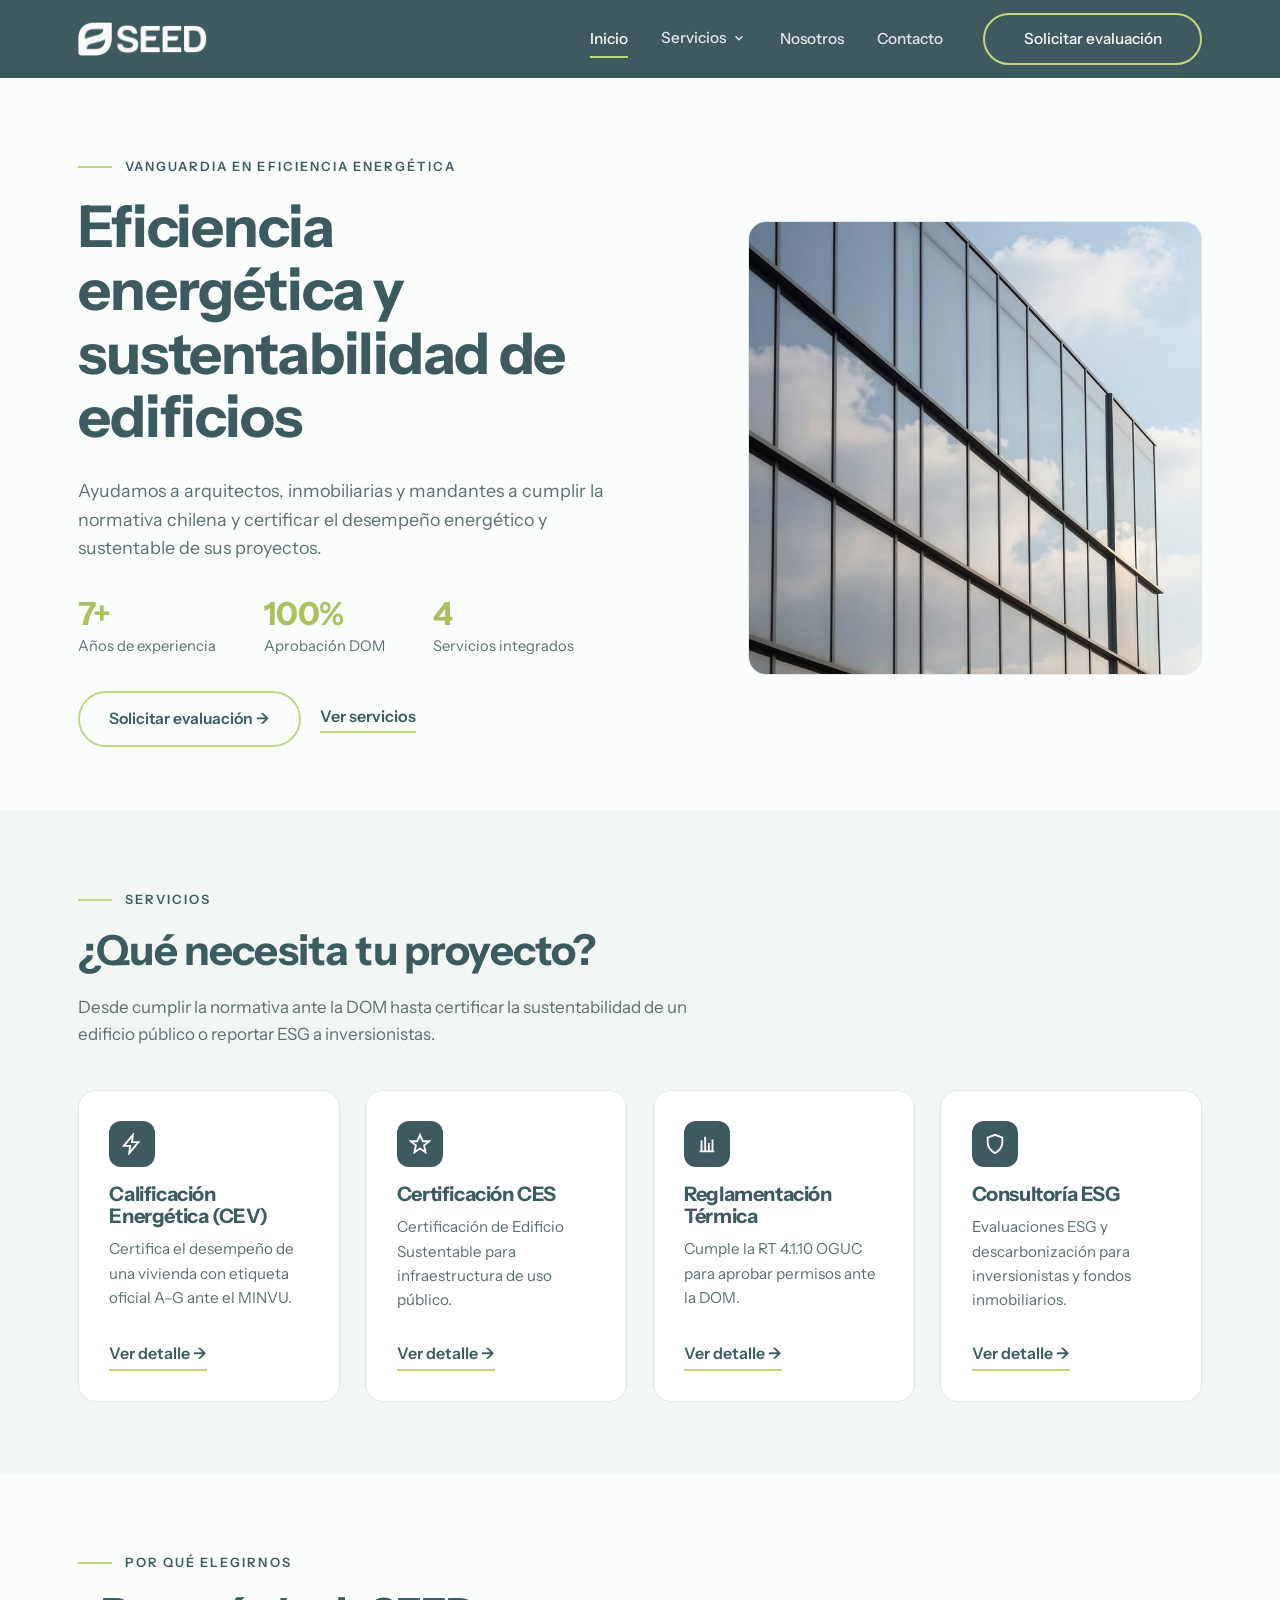
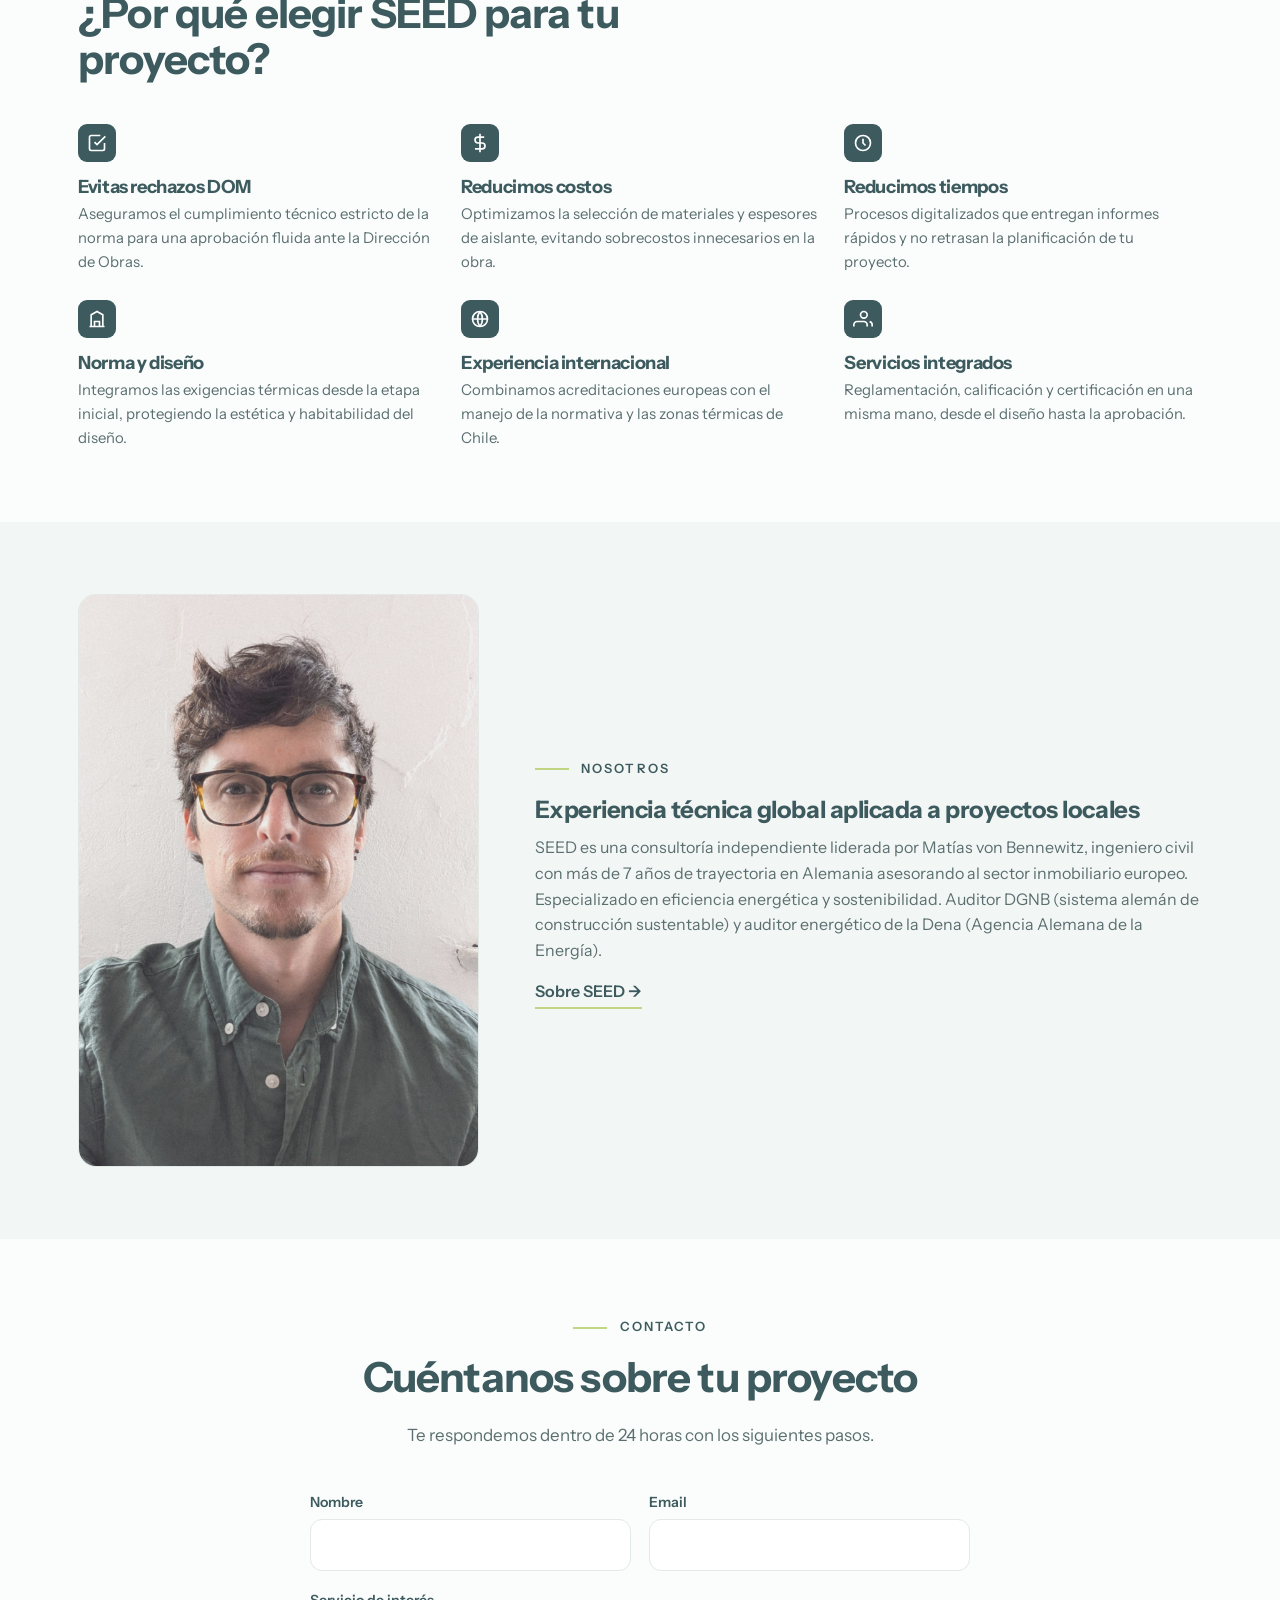
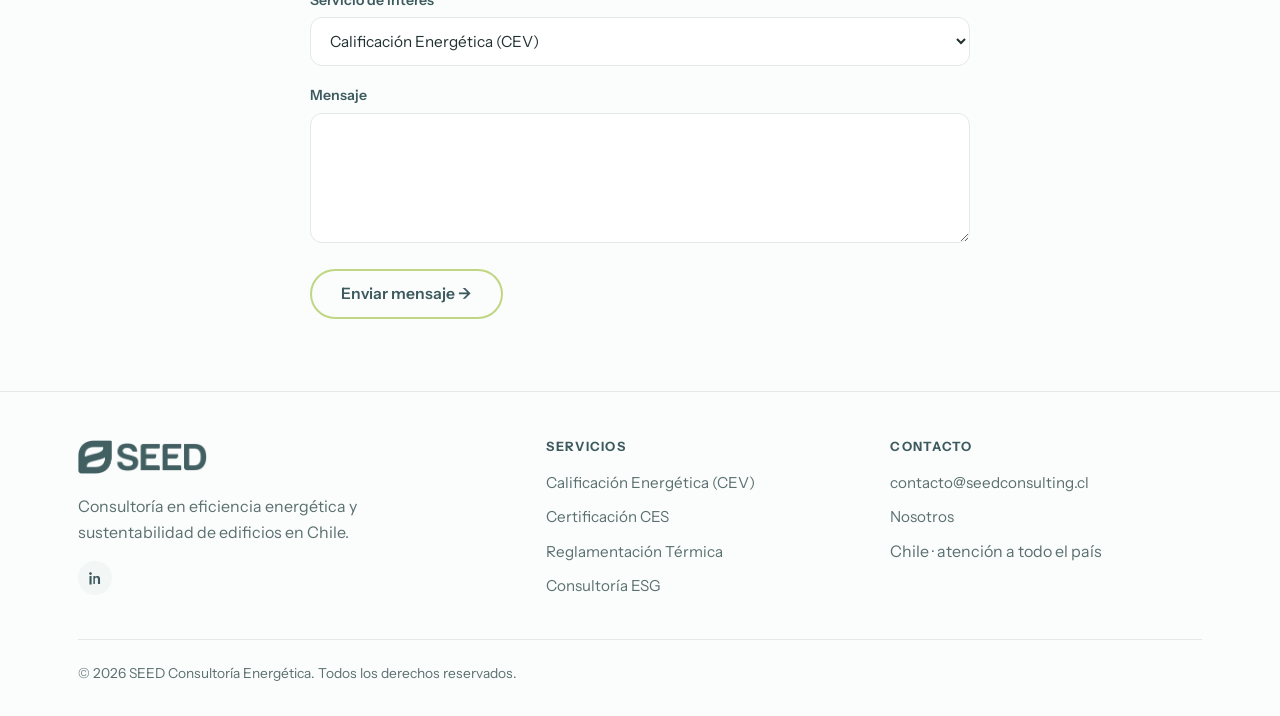
==== index.html @ 46975c35 "Ajustes de copy: tono internacional, credenciales precisas y sin claims de equipo - "Experiencia int" ====
<!DOCTYPE html>
<html lang="es">
<head>
  <meta charset="UTF-8" />
  <meta name="viewport" content="width=device-width, initial-scale=1.0" />
  <title>SEED | Eficiencia energética y sustentabilidad de edificios en Chile</title>
  <meta name="description" content="Consultoría en Calificación Energética (CEV), Certificación CES, Reglamentación Térmica y ESG en Chile." />
  <link rel="preconnect" href="https://fonts.googleapis.com" />
  <link rel="preconnect" href="https://fonts.gstatic.com" crossorigin />
  <link href="https://fonts.googleapis.com/css2?family=Instrument+Sans:ital,wght@0,400;0,500;0,600;0,700;1,400&display=swap" rel="stylesheet" />
  <style>
/* SEED — estilos v2 (calce con sitio base)
   teal #3D5A5E · verde #C0D683 · fondo #FAFDFC · oscuro #1D2D2E · Instrument Sans */
:root{
  --teal:#3D5A5E; --teal-dark:#2c4447; --dark:#1D2D2E;
  --green:#C0D683; --green-deep:#a7c25f; --green-soft:#eef4dd;
  --bg:#FAFDFC; --bg-alt:#f2f6f4; --card:#fff;
  --ink:#223032; --ink-soft:#5c6f70; --line:#e2e9e7; --line-soft:#eef2f0;
  --radius:18px; --radius-sm:12px; --radius-pill:999px;
  --shadow:0 18px 40px -24px rgba(29,45,46,.35); --maxw:1180px;
  --font:"Instrument Sans",system-ui,-apple-system,"Segoe UI",Roboto,sans-serif;
}
*,*::before,*::after{box-sizing:border-box}
html{scroll-behavior:smooth}
body{margin:0;font-family:var(--font);color:var(--ink);background:var(--bg);line-height:1.6;-webkit-font-smoothing:antialiased}
h1,h2,h3,h4{font-family:var(--font);font-weight:700;line-height:1.1;color:var(--teal);margin:0 0 .5em;letter-spacing:-.02em}
p{margin:0 0 1rem;color:var(--ink-soft)}
a{color:var(--teal);text-decoration:none}
a:hover{color:var(--green-deep)}
img{max-width:100%;display:block}
.wrap{width:100%;max-width:var(--maxw);margin:0 auto;padding:0 28px}
.eyebrow{display:inline-flex;align-items:center;gap:.8rem;font-size:.8rem;font-weight:600;letter-spacing:.16em;text-transform:uppercase;color:var(--teal);margin:0 0 1.1rem}
.eyebrow::before{content:"";width:34px;height:2px;background:var(--green);display:inline-block}
.eyebrow.no-line::before{display:none}
.btn{display:inline-flex;align-items:center;gap:.5rem;font-family:var(--font);font-weight:600;font-size:.98rem;padding:.85rem 1.8rem;border-radius:var(--radius-pill);border:2px solid transparent;cursor:pointer;transition:transform .15s,background .15s,color .15s,border-color .15s}
.btn:hover{transform:translateY(-2px)}
.btn-green{background:var(--green);color:var(--dark)}
.btn-green:hover{background:var(--green-deep);color:var(--dark)}
.btn-ghost{background:transparent;border-color:var(--green);color:var(--teal)}
.btn-ghost:hover{background:var(--green);color:var(--dark)}
.btn-ghost-light{background:transparent;border-color:var(--green);color:#fff}
.btn-ghost-light:hover{background:var(--green);color:var(--dark)}
.btn-text{display:inline-flex;align-items:center;gap:.4rem;font-weight:600;color:var(--teal);border-bottom:2px solid var(--green);padding-bottom:2px;border-radius:0}
.btn-text:hover{color:var(--green-deep);gap:.65rem}
.site-header{position:sticky;top:0;z-index:50;background:var(--teal);color:#fff}
.nav{display:flex;align-items:center;justify-content:space-between;height:78px}
.brand{display:inline-flex;align-items:center;gap:.55rem;font-size:1.5rem;font-weight:700;color:#fff;letter-spacing:.06em}
.brand img{height:34px;width:auto;display:block}
.brand .mark{width:26px;height:26px;border-radius:7px;background:#fff;color:var(--teal);display:grid;place-items:center;flex-shrink:0}
.nav-links{display:flex;align-items:center;gap:2.1rem;list-style:none;margin:0;padding:0}
.nav-links>li>a{color:rgba(255,255,255,.85);font-size:.96rem;font-weight:500;padding:.5rem 0;border-bottom:2px solid transparent}
.nav-links>li>a:hover,.nav-links>li>a.active{color:#fff;border-bottom-color:var(--green)}
.dropdown{position:relative}
.dropdown-toggle{background:none;border:none;font:inherit;color:rgba(255,255,255,.85);font-size:.96rem;font-weight:500;cursor:pointer;display:inline-flex;align-items:center;gap:.35rem;padding:.5rem 0;border-bottom:2px solid transparent}
.dropdown-toggle:hover{color:#fff}
.dropdown-toggle .chev{transition:transform .2s}
.dropdown.open .dropdown-toggle{color:#fff;border-bottom-color:var(--green)}
.dropdown.open .dropdown-toggle .chev{transform:rotate(180deg)}
.dropdown-menu{position:absolute;top:calc(100% + 14px);left:50%;transform:translateX(-50%) translateY(-6px);min-width:260px;background:#fff;border:1px solid var(--line);border-radius:var(--radius-sm);box-shadow:var(--shadow);padding:.5rem;opacity:0;visibility:hidden;transition:opacity .18s,transform .18s,visibility .18s}
.dropdown.open .dropdown-menu{opacity:1;visibility:visible;transform:translateX(-50%) translateY(0)}
.dropdown-menu a{display:block;padding:.75rem .9rem;border-radius:9px;color:var(--ink);font-size:.94rem;font-weight:600}
.dropdown-menu a:hover{background:var(--bg-alt);color:var(--teal)}
.dropdown-menu a small{display:block;font-weight:400;color:var(--ink-soft);font-size:.78rem;margin-top:2px}
.nav-cta{margin-left:.4rem}
.nav-cta a.btn{padding:.72rem 2.4rem;border:2px solid var(--green);color:#fff;border-radius:var(--radius-pill)}
.nav-cta a.btn:hover{background:var(--green);color:var(--dark);border-color:var(--green)}
.nav-toggle{display:none;background:none;border:none;color:#fff;cursor:pointer;padding:.4rem}
.hero{background:var(--bg);padding:4.5rem 0 4rem}
.hero-split{display:grid;grid-template-columns:1.15fr 0.85fr;gap:3.5rem;align-items:center}
.hero h1{font-size:clamp(2.2rem,4.6vw,3.6rem);color:var(--teal);max-width:14ch}
.hero p.lead{font-size:1.12rem;max-width:46ch}
.hero-actions{display:flex;flex-wrap:wrap;gap:1.2rem;align-items:center;margin-top:2rem}
.hero-center{text-align:center}
.hero-center .eyebrow{justify-content:center}
.hero-center h1{margin-left:auto;margin-right:auto}
.hero-center p.lead{margin-left:auto;margin-right:auto}
.badge{display:inline-block;background:var(--bg-alt);color:var(--teal);border:1px solid var(--line);font-size:.85rem;font-weight:600;padding:.5rem 1.1rem;border-radius:var(--radius-pill)}
.hero-stats{display:flex;gap:3rem;margin-top:2.2rem}
.hero-stats .num{font-size:2rem;font-weight:700;color:var(--green-deep);line-height:1}
.hero-stats .lbl{font-size:.92rem;color:var(--ink-soft);margin-top:.3rem}
.media{border-radius:var(--radius);overflow:hidden;background:var(--bg-alt);border:1px solid var(--line);aspect-ratio:1/1;display:grid;place-items:center;color:var(--ink-soft);background-image:linear-gradient(135deg,rgba(61,90,94,.06),rgba(192,214,131,.10)),repeating-linear-gradient(45deg,transparent,transparent 22px,rgba(61,90,94,.04) 22px,rgba(61,90,94,.04) 23px)}
.media img{width:100%;height:100%;object-fit:cover}
.media span{font-size:.9rem;background:rgba(255,255,255,.75);padding:.4rem .9rem;border-radius:8px}
.media.tall{aspect-ratio:3/4}
.media.wide{aspect-ratio:16/9}
section{padding:4.5rem 0}
section.tight{padding:3rem 0}
.section-alt{background:var(--bg-alt)}
.section-dark{background:var(--teal);color:#fff}
.section-dark h2,.section-dark h3{color:#fff}
.section-dark p{color:rgba(255,255,255,.82)}
.section-dark .eyebrow{color:#fff}
.sec-head{margin-bottom:2.6rem;max-width:60ch}
.sec-head h2{font-size:clamp(1.8rem,3.4vw,2.6rem)}
.sec-head p{font-size:1.06rem}
.sec-head.center{text-align:center;margin-left:auto;margin-right:auto}
.sec-head.center .eyebrow{justify-content:center}
.ruled-title{display:flex;align-items:baseline;gap:1rem;border-bottom:1px solid var(--line);padding-bottom:1.1rem;margin-bottom:2.4rem}
.ruled-title h2{font-size:clamp(1.5rem,3vw,2.1rem);margin:0}
.grid{display:grid;gap:1.6rem}
.grid-2{grid-template-columns:repeat(2,1fr)}
.grid-3{grid-template-columns:repeat(3,1fr)}
.grid-4{grid-template-columns:repeat(4,1fr)}
.grid-5{grid-template-columns:repeat(5,1fr)}
.feature .idx{font-size:.82rem;font-weight:600;color:var(--green-deep);letter-spacing:.05em;display:block;margin-bottom:.9rem}
.feature .feature-ico{width:40px;height:40px;border-radius:10px;background:var(--teal);color:#fff;display:grid;place-items:center;margin-bottom:.9rem}
.feature h3{font-size:1.14rem;margin-bottom:.4rem}
.feature p{font-size:.93rem;margin:0}
.feature-icon-sq{width:38px;height:38px;border-radius:9px;background:var(--teal);color:#fff;display:grid;place-items:center;margin-bottom:.9rem}
.svc-card{background:var(--card);border:1px solid var(--line);border-radius:var(--radius);padding:1.9rem;transition:transform .18s,box-shadow .18s,border-color .18s;display:flex;flex-direction:column}
.svc-card:hover{transform:translateY(-4px);box-shadow:var(--shadow);border-color:var(--green)}
.svc-card .feature-ico{width:46px;height:46px;border-radius:12px;background:var(--teal);color:#fff;display:grid;place-items:center;margin-bottom:1rem}
.svc-card h3{font-size:1.25rem}
.svc-card p{font-size:.95rem;flex-grow:1}
.svc-card .btn-text{align-self:flex-start;margin-top:.8rem}
.check-list{list-style:none;margin:0;padding:0;display:grid;gap:.75rem}
.check-list li{position:relative;padding-left:2rem;color:var(--ink-soft);font-size:.98rem}
.check-list li::before{content:"";position:absolute;left:0;top:.3em;width:1.15rem;height:1.15rem;border-radius:50%;background:var(--green);-webkit-mask:url("data:image/svg+xml,%3Csvg xmlns='http://www.w3.org/2000/svg' viewBox='0 0 24 24'%3E%3Cpath fill='black' d='M9 16.2l-3.5-3.5L4 14.2 9 19.2 20 8.2l-1.5-1.5z'/%3E%3C/svg%3E") center/70% no-repeat;mask:url("data:image/svg+xml,%3Csvg xmlns='http://www.w3.org/2000/svg' viewBox='0 0 24 24'%3E%3Cpath fill='black' d='M9 16.2l-3.5-3.5L4 14.2 9 19.2 20 8.2l-1.5-1.5z'/%3E%3C/svg%3E") center/70% no-repeat}
.plan-block{margin-bottom:3.5rem}
.plan-grid{display:grid;grid-template-columns:1fr 1fr;gap:1.2rem 3rem}
.plan-item .idx{font-size:.8rem;font-weight:600;color:var(--green-deep);display:block;margin-bottom:.3rem}
.plan-item p{font-size:.96rem;color:var(--ink);margin:0 0 1.1rem;font-weight:500}
.plan-intro{display:grid;grid-template-columns:1.15fr 1fr;gap:3rem;align-items:center;margin-bottom:3rem}
.energy-scale{display:grid;gap:.4rem;max-width:440px}
.energy-row{display:flex;align-items:center;color:#fff;font-weight:700;padding:.5rem 1rem;border-radius:7px;font-size:.95rem}
.energy-a{background:#1a9850;width:55%}
.energy-b{background:#4bad50;width:63%}
.energy-c{background:#a6d96a;width:71%;color:#1b3230}
.energy-d{background:#fee08b;width:79%;color:#1b3230}
.energy-e{background:#fdae61;width:86%}
.energy-f{background:#f46d43;width:93%}
.energy-g{background:#d73027;width:100%}
.faq-item{border-bottom:1px solid var(--line)}
.faq-q{width:100%;text-align:left;background:none;border:none;cursor:pointer;font-family:var(--font);font-weight:600;font-size:1.08rem;color:var(--teal);padding:1.3rem 0;display:flex;justify-content:space-between;align-items:center;gap:1rem}
.faq-q .plus{color:var(--green-deep);flex-shrink:0;transition:transform .2s;font-size:1.4rem}
.faq-item.open .faq-q .plus{transform:rotate(45deg)}
.faq-a{max-height:0;overflow:hidden;transition:max-height .25s}
.faq-a p{padding:0 0 1.3rem;margin:0;max-width:70ch}
.cta-banner{background:var(--teal);color:#fff;border-radius:var(--radius);padding:3.2rem;text-align:center}
.cta-banner h2{color:#fff;font-size:clamp(1.7rem,3vw,2.4rem)}
.cta-banner p{color:rgba(255,255,255,.82);max-width:50ch;margin:0 auto 1.9rem}
.bio{display:grid;grid-template-columns:.75fr 1.25fr;gap:3.5rem;align-items:center}
.bio-photo{aspect-ratio:7/10;border-radius:var(--radius);overflow:hidden;background:var(--bg-alt);border:1px solid var(--line);display:grid;place-items:center;color:var(--ink-soft)}
.bio-photo img{width:100%;height:100%;object-fit:cover}
.form-grid{display:grid;gap:1.15rem}
.field label{display:block;font-size:.88rem;font-weight:600;color:var(--teal);margin-bottom:.35rem}
.field input,.field select,.field textarea{width:100%;font:inherit;font-size:.96rem;color:var(--ink);padding:.8rem .95rem;border:1px solid var(--line);border-radius:var(--radius-sm);background:#fff;transition:border-color .15s,box-shadow .15s}
.field input:focus,.field select:focus,.field textarea:focus{outline:none;border-color:var(--green-deep);box-shadow:0 0 0 3px rgba(192,214,131,.3)}
.field textarea{resize:vertical;min-height:130px}
.two-col{display:grid;grid-template-columns:1fr 1fr;gap:1.15rem}
.contact-split{display:grid;grid-template-columns:.85fr 1.15fr;gap:3.5rem}
.contact-info ul{padding:0;margin:1.5rem 0 0;list-style:none}
.contact-info li{margin-bottom:1.5rem}
.contact-info .lbl{font-size:.78rem;font-weight:700;letter-spacing:.1em;text-transform:uppercase;color:var(--green-deep);margin-bottom:.2rem}
.contact-info .val{color:var(--ink);font-size:1.06rem}
.site-footer{background:var(--bg);border-top:1px solid var(--line);padding:3rem 0 2rem}
.footer-top{display:grid;grid-template-columns:1.4fr 1fr 1fr;gap:2rem;margin-bottom:2.5rem}
.site-footer .brand{color:var(--teal)}
.site-footer .brand .mark{background:var(--teal);color:#fff}
.site-footer h4{color:var(--teal);font-size:.8rem;letter-spacing:.1em;text-transform:uppercase;margin-bottom:1rem}
.footer-links{list-style:none;padding:0;margin:0;display:grid;gap:.55rem}
.footer-links a{color:var(--ink-soft);font-size:.95rem}
.footer-links a:hover{color:var(--green-deep)}
.footer-bottom{border-top:1px solid var(--line);padding-top:1.4rem;font-size:.86rem;color:var(--ink-soft);display:flex;justify-content:space-between;flex-wrap:wrap;gap:1rem}
.social{display:flex;gap:.7rem}
.social a{width:34px;height:34px;border-radius:50%;background:var(--bg-alt);color:var(--teal);display:grid;place-items:center}
.social a:hover{background:var(--green);color:var(--dark)}
.lead{font-size:1.14rem;color:var(--ink-soft)}
.reveal{opacity:0;transform:translateY(18px);transition:opacity .6s,transform .6s}
.reveal.in{opacity:1;transform:none}
.form-note{display:none;color:var(--green-deep);font-weight:600}
@media (max-width:940px){.hero-split,.plan-intro,.bio,.contact-split{grid-template-columns:1fr;gap:2.2rem}.grid-4,.grid-5{grid-template-columns:repeat(2,1fr)}.footer-top{grid-template-columns:1fr 1fr}}
@media (max-width:720px){
.nav-toggle{display:inline-flex}
.nav-links{position:absolute;top:78px;left:0;right:0;flex-direction:column;align-items:stretch;gap:0;background:var(--teal);padding:1rem 28px 1.5rem;border-top:1px solid rgba(255,255,255,.1);display:none}
.nav-links.open{display:flex}
.nav-links>li{border-bottom:1px solid rgba(255,255,255,.1)}
.nav-links>li>a,.dropdown-toggle{padding:.9rem 0;width:100%}
.dropdown-menu{position:static;transform:none;opacity:1;visibility:visible;box-shadow:none;border:none;background:rgba(255,255,255,.05);min-width:0;padding:0 0 .5rem;max-height:0;overflow:hidden;transition:max-height .25s}
.dropdown.open .dropdown-menu{transform:none;max-height:420px}
.dropdown-menu a{color:rgba(255,255,255,.85)}
.dropdown-menu a:hover{background:rgba(255,255,255,.06);color:#fff}
.dropdown-menu a small{color:rgba(255,255,255,.55)}
.nav-cta{margin:1rem 0 0}
.grid-2,.grid-3,.grid-4,.grid-5,.plan-grid,.two-col{grid-template-columns:1fr}
.hero-stats{gap:2rem}
.footer-top{grid-template-columns:1fr}
section{padding:3.2rem 0}
.cta-banner{padding:2.2rem 1.5rem}
}
@media (prefers-reduced-motion:reduce){*{animation:none!important;transition:none!important;scroll-behavior:auto!important}.reveal{opacity:1;transform:none}}

</style>
</head>
<body>

<header class="site-header">
    <div class="wrap nav">
      <a href="index.html" class="brand"><img src="img/logo-seed-blanco.png" alt="SEED"></a>
      <button class="nav-toggle" aria-label="Abrir menú" aria-expanded="false">
        <svg width="26" height="26" viewBox="0 0 24 24" fill="none" stroke="currentColor" stroke-width="2"><path d="M3 6h18M3 12h18M3 18h18"/></svg>
      </button>
      <ul class="nav-links">
        <li><a href="index.html" data-nav="inicio" class="active">Inicio</a></li>
        <li class="dropdown">
          <button class="dropdown-toggle" aria-expanded="false" aria-haspopup="true">
            Servicios
            <svg class="chev" width="14" height="14" viewBox="0 0 24 24" fill="none" stroke="currentColor" stroke-width="2.4"><path d="M6 9l6 6 6-6"/></svg>
          </button>
          <div class="dropdown-menu" role="menu">
            <a href="calificacion-energetica.html">Calificación Energética (CEV)<small>Etiqueta oficial A–G · MINVU</small></a>
            <a href="certificacion-ces.html">Certificación CES<small>Edificio Sustentable de uso público</small></a>
            <a href="reglamentacion-termica.html">Reglamentación Térmica<small>Cumplimiento 4.1.10 OGUC</small></a>
            <a href="consultoria-esg.html">Consultoría ESG<small>Descarbonización y marcos europeos</small></a>
          </div>
        </li>
        <li><a href="nosotros.html" data-nav="nosotros">Nosotros</a></li>
        <li><a href="contacto.html" data-nav="contacto">Contacto</a></li>
        <li class="nav-cta"><a href="contacto.html" class="btn btn-ghost-light">Solicitar evaluación</a></li>
      </ul>
    </div>
  </header>

  <!-- HERO dividido -->
  <section class="hero">
    <div class="wrap hero-split">
      <div>
        <span class="eyebrow">Vanguardia en eficiencia energética</span>
        <h1>Eficiencia energética y sustentabilidad de edificios</h1>
        <p class="lead">Ayudamos a arquitectos, inmobiliarias y mandantes a cumplir la normativa chilena y certificar el desempeño energético y sustentable de sus proyectos.</p>
        <div class="hero-stats">
          <div><div class="num">7+</div><div class="lbl">Años de experiencia</div></div>
          <div><div class="num">100%</div><div class="lbl">Aprobación DOM</div></div>
          <div><div class="num">4</div><div class="lbl">Servicios integrados</div></div>
        </div>
        <div class="hero-actions">
          <a href="contacto.html" class="btn btn-ghost">Solicitar evaluación →</a>
          <a href="#servicios" class="btn-text">Ver servicios</a>
        </div>
      </div>
      <div class="media reveal"><img src="img/hero-fachada.jpg" alt="Fachada de edificio con muro cortina de vidrio reflejando el cielo" loading="eager"></div>
    </div>
  </section>

  <!-- SERVICIOS -->
  <section id="servicios" class="section-alt">
    <div class="wrap">
      <div class="sec-head reveal">
        <span class="eyebrow">Servicios</span>
        <h2>¿Qué necesita tu proyecto?</h2>
        <p>Desde cumplir la normativa ante la DOM hasta certificar la sustentabilidad de un edificio público o reportar ESG a inversionistas.</p>
      </div>
      <div class="grid grid-4">
        <a href="calificacion-energetica.html" class="svc-card reveal">
          <div class="feature-ico"><svg width="22" height="22" viewBox="0 0 24 24" fill="none" stroke="currentColor" stroke-width="2"><path d="M13 2L3 14h7l-1 8 10-12h-7z"/></svg></div>
          <h3>Calificación Energética (CEV)</h3>
          <p>Certifica el desempeño de una vivienda con etiqueta oficial A–G ante el MINVU.</p>
          <span class="btn-text">Ver detalle →</span>
        </a>
        <a href="certificacion-ces.html" class="svc-card reveal">
          <div class="feature-ico"><svg width="22" height="22" viewBox="0 0 24 24" fill="none" stroke="currentColor" stroke-width="2"><path d="M12 2l3 7h7l-5.5 4.5L18 21l-6-4-6 4 1.5-7.5L2 9h7z"/></svg></div>
          <h3>Certificación CES</h3>
          <p>Certificación de Edificio Sustentable para infraestructura de uso público.</p>
          <span class="btn-text">Ver detalle →</span>
        </a>
        <a href="reglamentacion-termica.html" class="svc-card reveal">
          <div class="feature-ico"><svg width="22" height="22" viewBox="0 0 24 24" fill="none" stroke="currentColor" stroke-width="2"><path d="M4 20h16M6 20V8m4 12V4m4 16v-9m4 9V7"/></svg></div>
          <h3>Reglamentación Térmica</h3>
          <p>Cumple la RT 4.1.10 OGUC para aprobar permisos ante la DOM.</p>
          <span class="btn-text">Ver detalle →</span>
        </a>
        <a href="consultoria-esg.html" class="svc-card reveal">
          <div class="feature-ico"><svg width="22" height="22" viewBox="0 0 24 24" fill="none" stroke="currentColor" stroke-width="2"><path d="M12 22c5-3 8-7 8-12V5l-8-3-8 3v5c0 5 3 9 8 12z"/></svg></div>
          <h3>Consultoría ESG</h3>
          <p>Evaluaciones ESG y descarbonización para inversionistas y fondos inmobiliarios.</p>
          <span class="btn-text">Ver detalle →</span>
        </a>
      </div>
    </div>
  </section>

  <!-- POR QUÉ SEED -->
  <section>
    <div class="wrap">
      <div class="sec-head reveal">
        <span class="eyebrow">Por qué elegirnos</span>
        <h2>¿Por qué elegir SEED para tu proyecto?</h2>
      </div>
      <div class="grid grid-3">
        <div class="feature reveal">
          <div class="feature-icon-sq"><svg width="20" height="20" viewBox="0 0 24 24" fill="none" stroke="currentColor" stroke-width="2"><path d="M9 11l3 3L22 4M21 12v7a2 2 0 01-2 2H5a2 2 0 01-2-2V5a2 2 0 012-2h11"/></svg></div>
          <h3>Evitas rechazos DOM</h3>
          <p>Aseguramos el cumplimiento técnico estricto de la norma para una aprobación fluida ante la Dirección de Obras.</p>
        </div>
        <div class="feature reveal">
          <div class="feature-icon-sq"><svg width="20" height="20" viewBox="0 0 24 24" fill="none" stroke="currentColor" stroke-width="2"><path d="M12 1v22M17 5H9.5a3.5 3.5 0 000 7h5a3.5 3.5 0 010 7H6"/></svg></div>
          <h3>Reducimos costos</h3>
          <p>Optimizamos la selección de materiales y espesores de aislante, evitando sobrecostos innecesarios en la obra.</p>
        </div>
        <div class="feature reveal">
          <div class="feature-icon-sq"><svg width="20" height="20" viewBox="0 0 24 24" fill="none" stroke="currentColor" stroke-width="2"><circle cx="12" cy="12" r="9"/><path d="M12 7v5l3 3"/></svg></div>
          <h3>Reducimos tiempos</h3>
          <p>Procesos digitalizados que entregan informes rápidos y no retrasan la planificación de tu proyecto.</p>
        </div>
        <div class="feature reveal">
          <div class="feature-icon-sq"><svg width="20" height="20" viewBox="0 0 24 24" fill="none" stroke="currentColor" stroke-width="2"><path d="M3 21h18M5 21V7l7-4 7 4v14M9 21v-6h6v6"/></svg></div>
          <h3>Norma y diseño</h3>
          <p>Integramos las exigencias térmicas desde la etapa inicial, protegiendo la estética y habitabilidad del diseño.</p>
        </div>
        <div class="feature reveal">
          <div class="feature-icon-sq"><svg width="20" height="20" viewBox="0 0 24 24" fill="none" stroke="currentColor" stroke-width="2"><circle cx="12" cy="12" r="9"/><path d="M3 12h18M12 3a15 15 0 010 18M12 3a15 15 0 000 18"/></svg></div>
          <h3>Experiencia internacional</h3>
          <p>Combinamos acreditaciones europeas con el manejo de la normativa y las zonas térmicas de Chile.</p>
        </div>
        <div class="feature reveal">
          <div class="feature-icon-sq"><svg width="20" height="20" viewBox="0 0 24 24" fill="none" stroke="currentColor" stroke-width="2"><path d="M17 21v-2a4 4 0 00-4-4H5a4 4 0 00-4 4v2M9 7a4 4 0 108 0 4 4 0 00-8 0M23 21v-2a4 4 0 00-3-3.87"/></svg></div>
          <h3>Servicios integrados</h3>
          <p>Reglamentación, calificación y certificación en una misma mano, desde el diseño hasta la aprobación.</p>
        </div>
      </div>
    </div>
  </section>

  <!-- NOSOTROS teaser -->
  <section class="section-alt">
    <div class="wrap">
      <div class="bio">
        <div class="bio-photo reveal"><img src="img/matias.jpg" alt="Matías von Bennewitz, fundador de SEED"></div>
        <div class="reveal">
          <span class="eyebrow">Nosotros</span>
          <h2>Experiencia técnica global aplicada a proyectos locales</h2>
          <p>SEED es una consultoría independiente liderada por Matías von Bennewitz, ingeniero civil con más de 7 años de trayectoria en Alemania asesorando al sector inmobiliario europeo. Especializado en eficiencia energética y sostenibilidad. Auditor DGNB (sistema alemán de construcción sustentable) y auditor energético de la Dena (Agencia Alemana de la Energía).</p>
          <a href="nosotros.html" class="btn-text">Sobre SEED →</a>
        </div>
      </div>
    </div>
  </section>

  <!-- CONTACTO -->
  <section id="contacto">
    <div class="wrap">
      <div class="sec-head center reveal">
        <span class="eyebrow">Contacto</span>
        <h2>Cuéntanos sobre tu proyecto</h2>
        <p>Te respondemos dentro de 24 horas con los siguientes pasos.</p>
      </div>
      <div style="max-width:660px;margin:0 auto;">
        <form class="form-grid" data-demo>
          <div class="two-col">
            <div class="field"><label for="i-nombre">Nombre</label><input id="i-nombre" type="text" required /></div>
            <div class="field"><label for="i-email">Email</label><input id="i-email" type="email" required /></div>
          </div>
          <div class="field">
            <label for="i-servicio">Servicio de interés</label>
            <select id="i-servicio">
              <option>Calificación Energética (CEV)</option>
              <option>Certificación CES</option>
              <option>Reglamentación Térmica</option>
              <option>Consultoría ESG</option>
            </select>
          </div>
          <div class="field"><label for="i-msg">Mensaje</label><textarea id="i-msg"></textarea></div>
          <div><button type="submit" class="btn btn-ghost">Enviar mensaje →</button></div>
          <p class="form-note"></p>
        </form>
      </div>
    </div>
  </section>

<footer class="site-footer">
    <div class="wrap">
      <div class="footer-top">
        <div>
          <a href="index.html" class="brand"><img src="img/logo-seed-verde.png" alt="SEED"></a>
          <p style="max-width:34ch;margin-top:.8rem;">Consultoría en eficiencia energética y sustentabilidad de edificios en Chile.</p>
          <div class="social">
            <a href="https://www.linkedin.com/in/matias-von-bennewitz/" target="_blank" rel="noopener" aria-label="LinkedIn"><svg width="17" height="17" viewBox="0 0 24 24" fill="currentColor"><path d="M6.94 5a2 2 0 11-4 0 2 2 0 014 0zM3.5 8.5h3v12h-3v-12zM9 8.5h2.9v1.6h.04c.4-.76 1.4-1.56 2.86-1.56 3.06 0 3.63 2 3.63 4.6v6.76h-3v-6c0-1.43-.03-3.27-2-3.27-2 0-2.3 1.56-2.3 3.17v6.1H9v-12z"/></svg></a>
          </div>
        </div>
        <div>
          <h4>Servicios</h4>
          <ul class="footer-links">
            <li><a href="calificacion-energetica.html">Calificación Energética (CEV)</a></li>
            <li><a href="certificacion-ces.html">Certificación CES</a></li>
            <li><a href="reglamentacion-termica.html">Reglamentación Térmica</a></li>
            <li><a href="consultoria-esg.html">Consultoría ESG</a></li>
          </ul>
        </div>
        <div>
          <h4>Contacto</h4>
          <ul class="footer-links">
            <li><a href="mailto:contacto@seedconsulting.cl">contacto@seedconsulting.cl</a></li>
            <li><a href="nosotros.html">Nosotros</a></li>
            <li><span style="color:var(--ink-soft);">Chile · atención a todo el país</span></li>
          </ul>
        </div>
      </div>
      <div class="footer-bottom">
        <span>© 2026 SEED Consultoría Energética. Todos los derechos reservados.</span>
      </div>
    </div>
  </footer>
  <script>
document.querySelectorAll('.dropdown').forEach(function(dd){
  var t=dd.querySelector('.dropdown-toggle');
  t.addEventListener('click',function(e){
    e.stopPropagation();
    var w=dd.classList.contains('open');
    document.querySelectorAll('.dropdown.open').forEach(function(o){o.classList.remove('open')});
    if(!w)dd.classList.add('open');
    t.setAttribute('aria-expanded',String(!w));
  });
});
document.addEventListener('click',function(){document.querySelectorAll('.dropdown.open').forEach(function(o){o.classList.remove('open')})});
var nt=document.querySelector('.nav-toggle'),nl=document.querySelector('.nav-links');
if(nt){nt.addEventListener('click',function(){var o=nl.classList.toggle('open');nt.setAttribute('aria-expanded',String(o))})}
document.querySelectorAll('.faq-q').forEach(function(q){
  q.addEventListener('click',function(){
    var i=q.closest('.faq-item'),a=i.querySelector('.faq-a'),o=i.classList.toggle('open');
    a.style.maxHeight=o?a.scrollHeight+'px':null;q.setAttribute('aria-expanded',String(o));
  });
});
var io=new IntersectionObserver(function(es){es.forEach(function(e){if(e.isIntersecting){e.target.classList.add('in');io.unobserve(e.target)}})},{threshold:.12});
document.querySelectorAll('.reveal').forEach(function(el){io.observe(el)});
document.querySelectorAll('form[data-demo]').forEach(function(f){
  f.addEventListener('submit',function(e){
    e.preventDefault();
    var n=f.querySelector('.form-note');
    if(n){n.textContent='Gracias, hemos recibido tu mensaje. Te responderemos dentro de 24 horas.';n.style.display='block'}
    f.reset();
  });
});

</script>

</body>
</html>
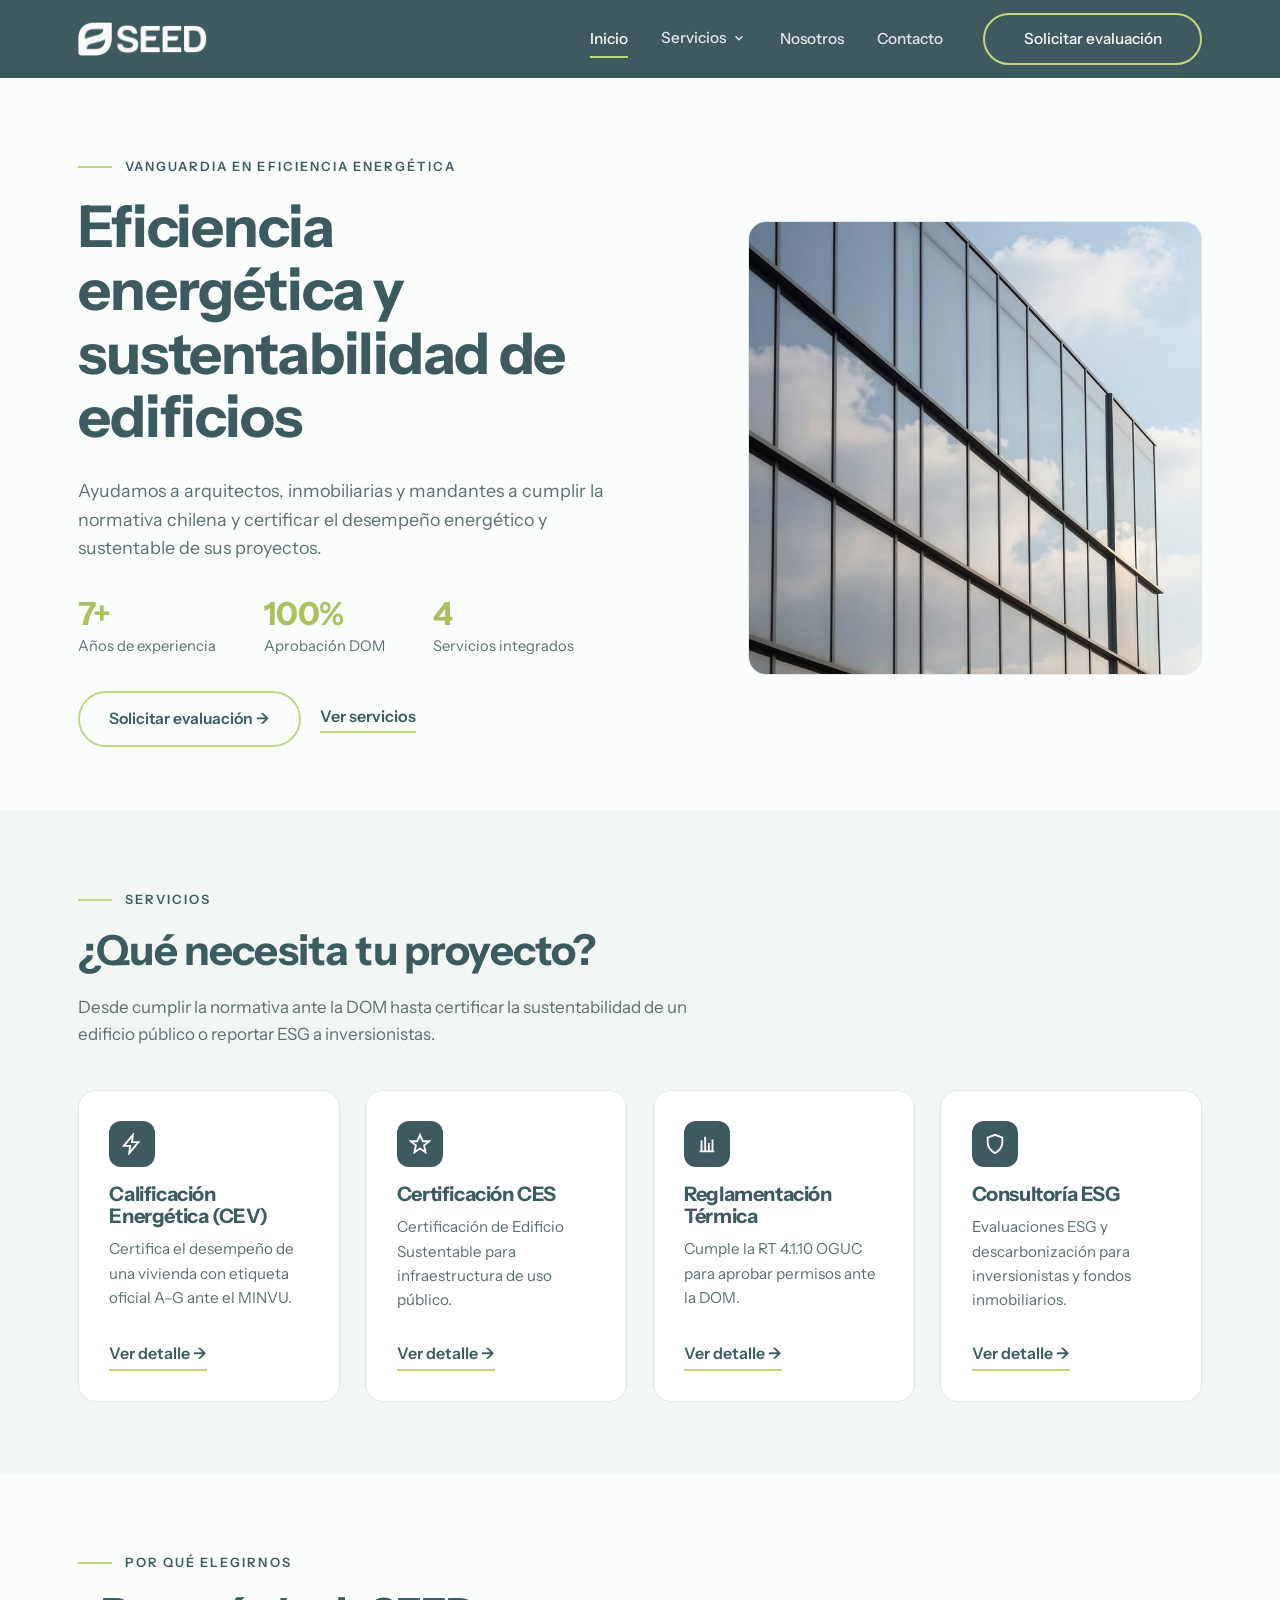
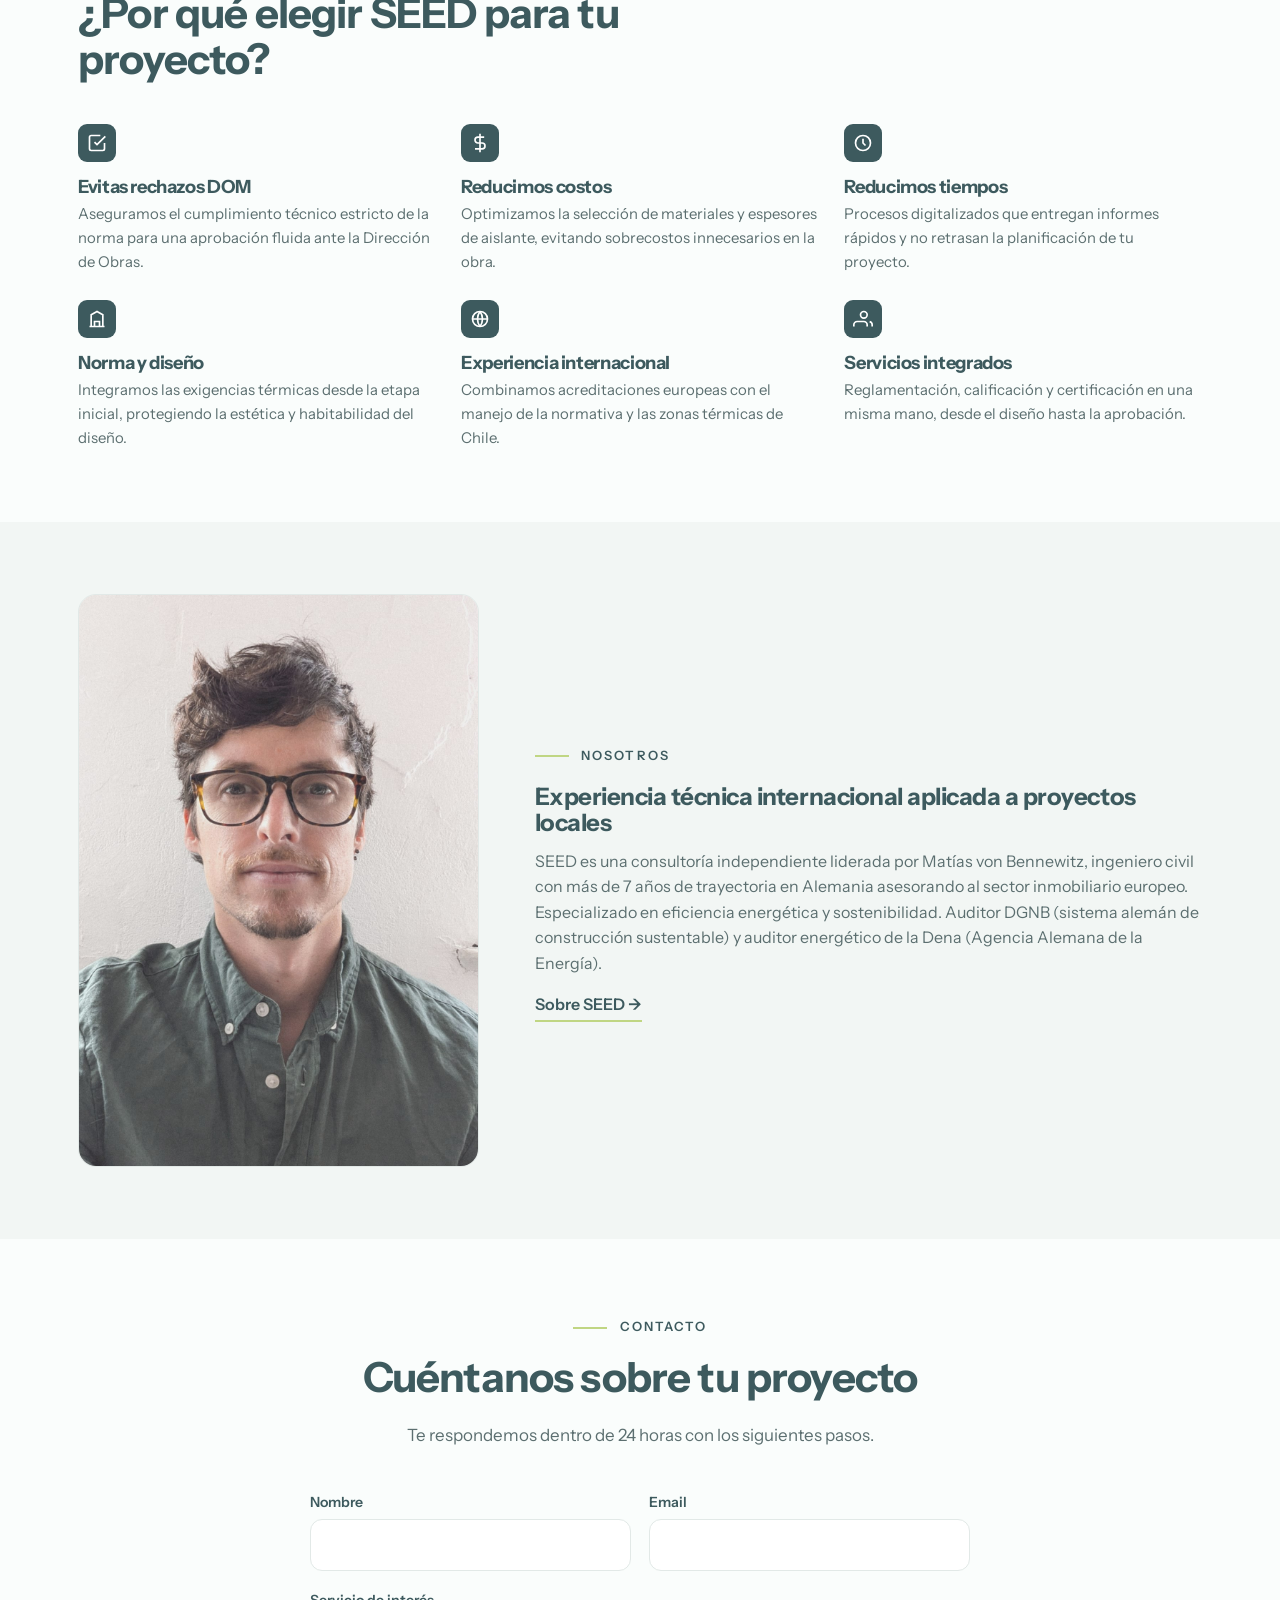
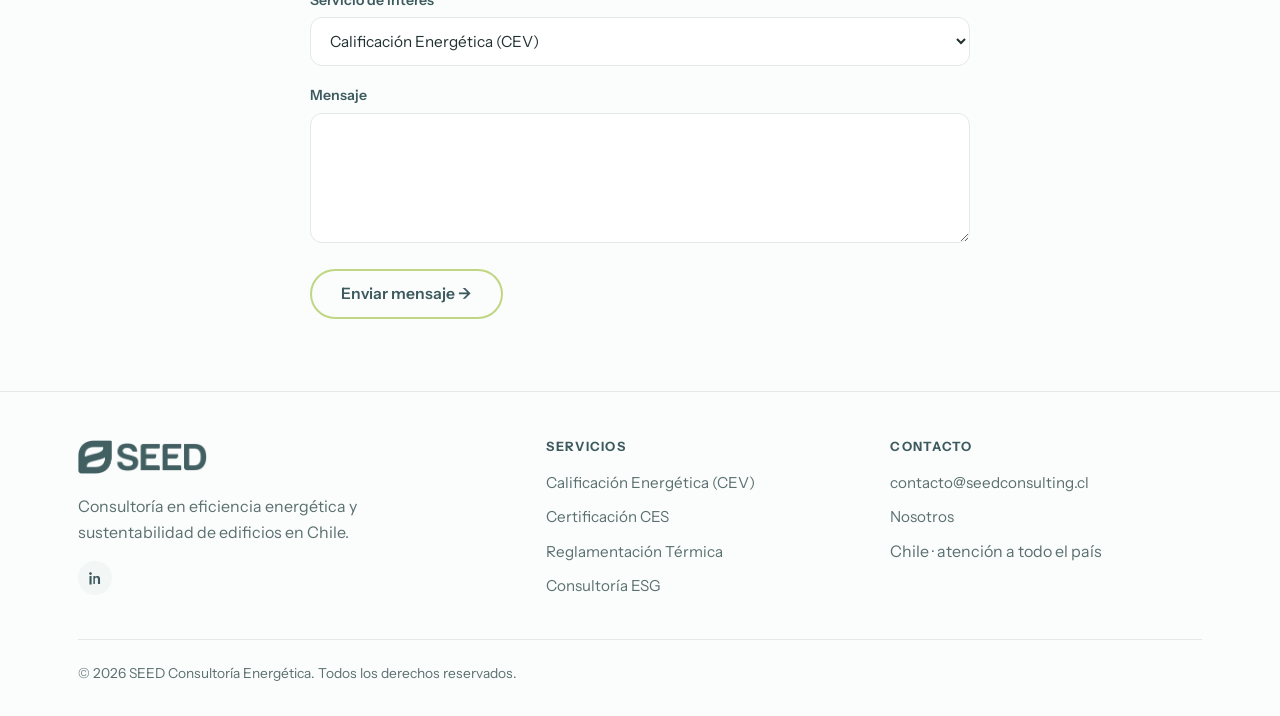
==== commit 2a4592a7: "Imagen en calificación energética y hero dividido - img4 (vivienda) en el hero de calificación energ" ====
--- a/index.html
+++ b/index.html
@@ -328,7 +328,7 @@
         <div class="bio-photo reveal"><img src="img/matias.jpg" alt="Matías von Bennewitz, fundador de SEED"></div>
         <div class="reveal">
           <span class="eyebrow">Nosotros</span>
-          <h2>Experiencia técnica global aplicada a proyectos locales</h2>
+          <h2>Experiencia técnica internacional aplicada a proyectos locales</h2>
           <p>SEED es una consultoría independiente liderada por Matías von Bennewitz, ingeniero civil con más de 7 años de trayectoria en Alemania asesorando al sector inmobiliario europeo. Especializado en eficiencia energética y sostenibilidad. Auditor DGNB (sistema alemán de construcción sustentable) y auditor energético de la Dena (Agencia Alemana de la Energía).</p>
           <a href="nosotros.html" class="btn-text">Sobre SEED →</a>
         </div>
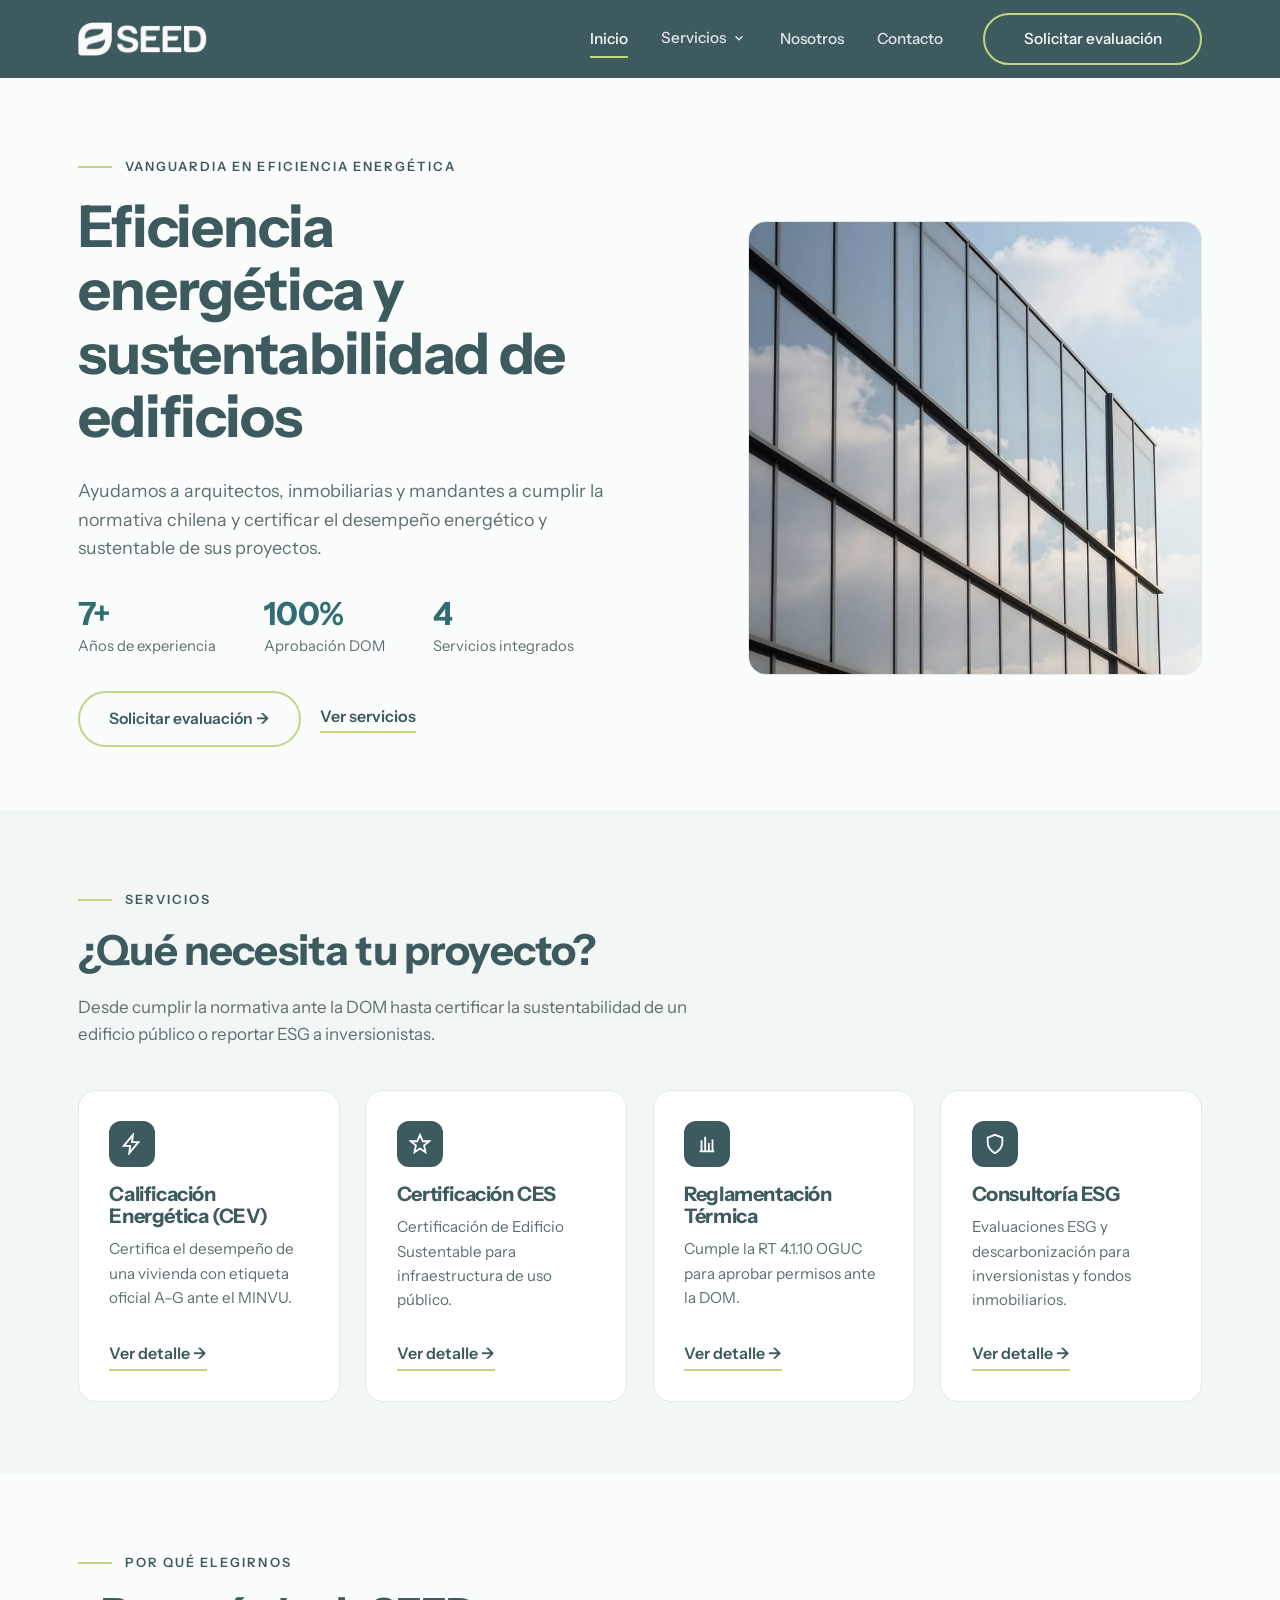
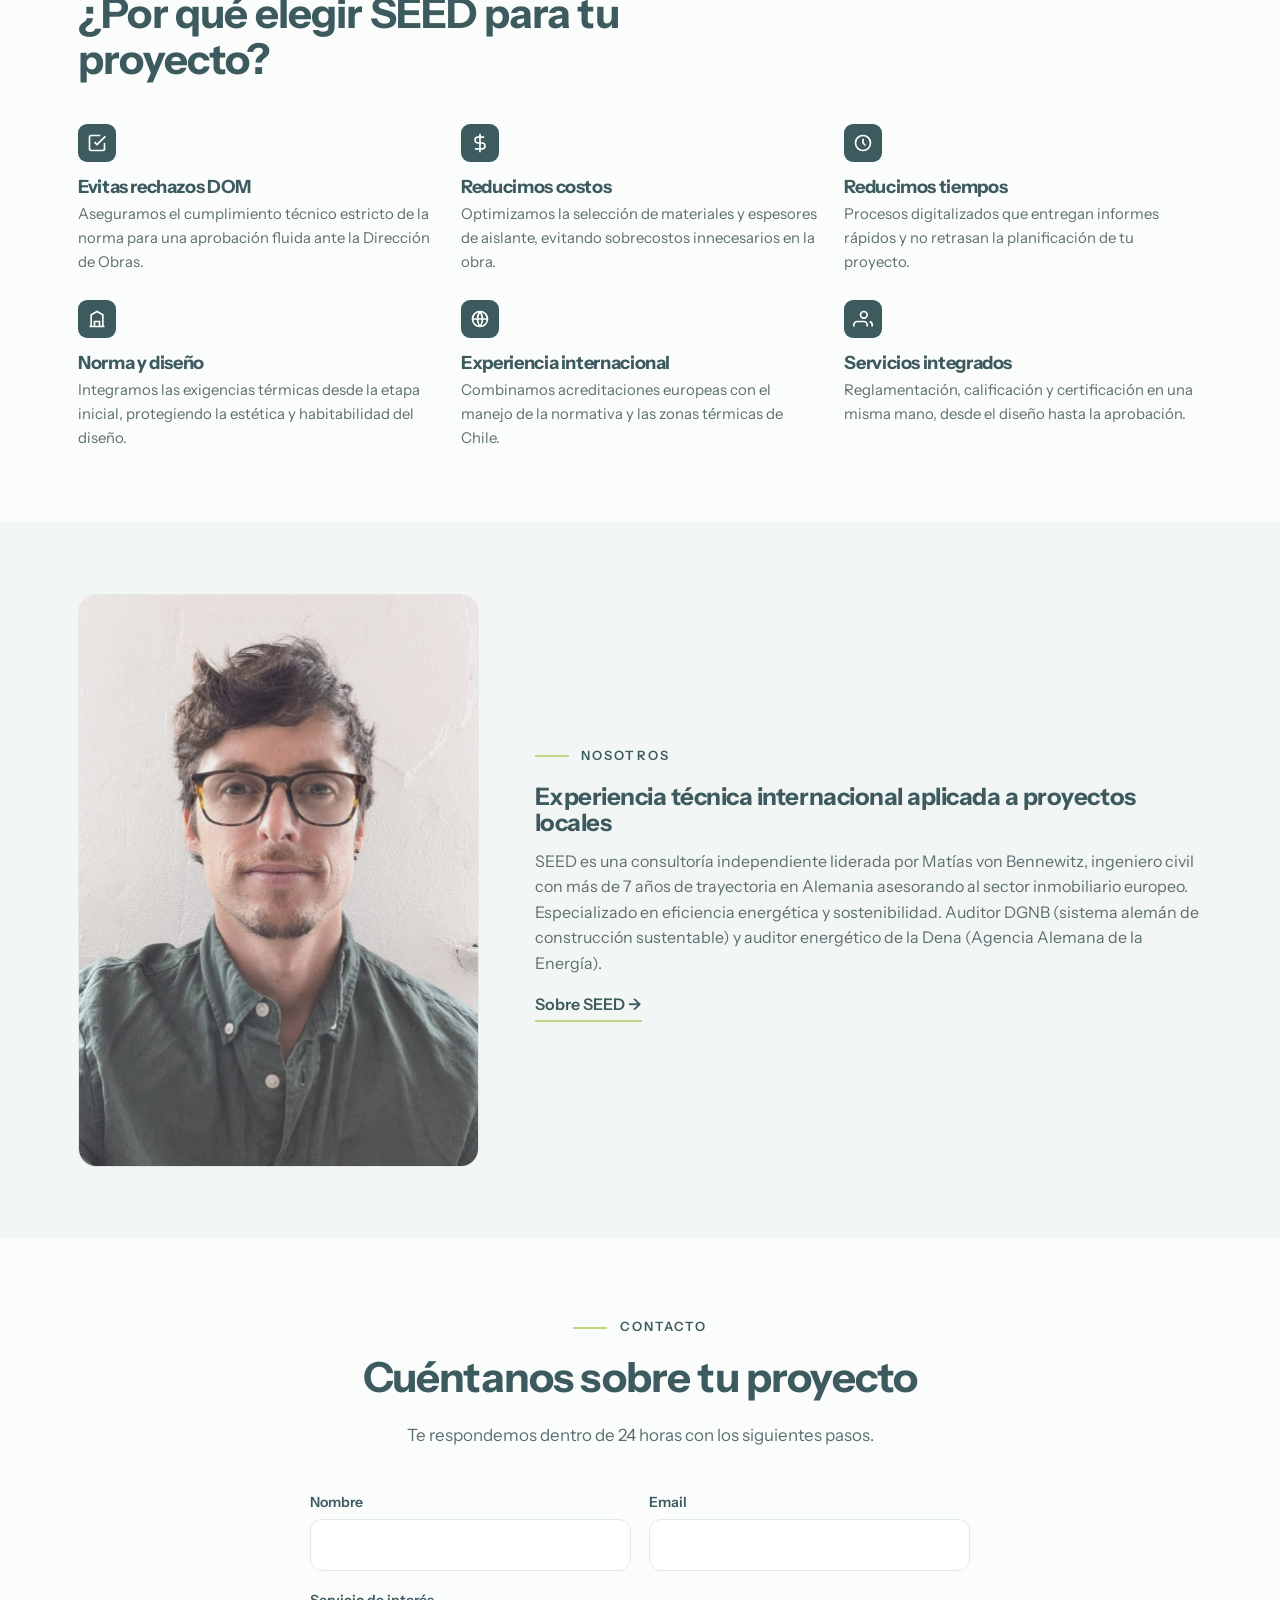
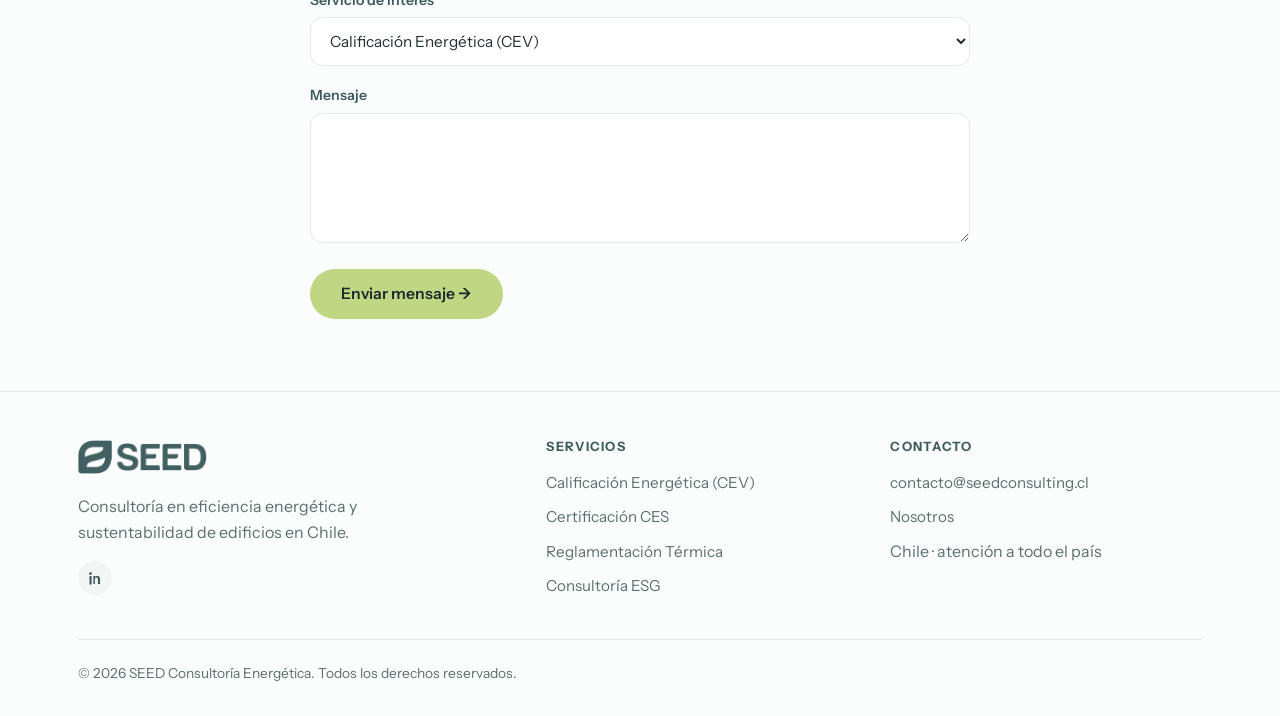
==== commit 85da97bb: "Estándares web: rendimiento, accesibilidad, SEO y CSS unificado - Favicon (leaf mark) y tarjeta Open" ====
--- a/index.html
+++ b/index.html
@@ -5,198 +5,36 @@
   <meta name="viewport" content="width=device-width, initial-scale=1.0" />
   <title>SEED | Eficiencia energética y sustentabilidad de edificios en Chile</title>
   <meta name="description" content="Consultoría en Calificación Energética (CEV), Certificación CES, Reglamentación Térmica y ESG en Chile." />
+  <link rel="canonical" href="https://www.seedconsulting.cl/" />
+  <link rel="icon" type="image/png" sizes="32x32" href="favicon-32.png" />
+  <link rel="apple-touch-icon" href="apple-touch-icon.png" />
+  <meta name="theme-color" content="#3D5A5E" />
+  <meta property="og:type" content="website" />
+  <meta property="og:site_name" content="SEED" />
+  <meta property="og:locale" content="es_CL" />
+  <meta property="og:url" content="https://www.seedconsulting.cl/" />
+  <meta property="og:title" content="SEED | Eficiencia energética y sustentabilidad de edificios en Chile" />
+  <meta property="og:description" content="Consultoría en Calificación Energética (CEV), Certificación CES, Reglamentación Térmica y ESG en Chile." />
+  <meta property="og:image" content="https://www.seedconsulting.cl/img/og-seed.jpg" />
+  <meta property="og:image:width" content="1200" />
+  <meta property="og:image:height" content="630" />
+  <meta property="og:image:alt" content="SEED — Eficiencia energética y sustentabilidad de edificios, Chile" />
+  <meta name="twitter:card" content="summary_large_image" />
+  <meta name="twitter:title" content="SEED | Eficiencia energética y sustentabilidad de edificios en Chile" />
+  <meta name="twitter:description" content="Consultoría en Calificación Energética (CEV), Certificación CES, Reglamentación Térmica y ESG en Chile." />
+  <meta name="twitter:image" content="https://www.seedconsulting.cl/img/og-seed.jpg" />
   <link rel="preconnect" href="https://fonts.googleapis.com" />
   <link rel="preconnect" href="https://fonts.gstatic.com" crossorigin />
   <link href="https://fonts.googleapis.com/css2?family=Instrument+Sans:ital,wght@0,400;0,500;0,600;0,700;1,400&display=swap" rel="stylesheet" />
-  <style>
-/* SEED — estilos v2 (calce con sitio base)
-   teal #3D5A5E · verde #C0D683 · fondo #FAFDFC · oscuro #1D2D2E · Instrument Sans */
-:root{
-  --teal:#3D5A5E; --teal-dark:#2c4447; --dark:#1D2D2E;
-  --green:#C0D683; --green-deep:#a7c25f; --green-soft:#eef4dd;
-  --bg:#FAFDFC; --bg-alt:#f2f6f4; --card:#fff;
-  --ink:#223032; --ink-soft:#5c6f70; --line:#e2e9e7; --line-soft:#eef2f0;
-  --radius:18px; --radius-sm:12px; --radius-pill:999px;
-  --shadow:0 18px 40px -24px rgba(29,45,46,.35); --maxw:1180px;
-  --font:"Instrument Sans",system-ui,-apple-system,"Segoe UI",Roboto,sans-serif;
-}
-*,*::before,*::after{box-sizing:border-box}
-html{scroll-behavior:smooth}
-body{margin:0;font-family:var(--font);color:var(--ink);background:var(--bg);line-height:1.6;-webkit-font-smoothing:antialiased}
-h1,h2,h3,h4{font-family:var(--font);font-weight:700;line-height:1.1;color:var(--teal);margin:0 0 .5em;letter-spacing:-.02em}
-p{margin:0 0 1rem;color:var(--ink-soft)}
-a{color:var(--teal);text-decoration:none}
-a:hover{color:var(--green-deep)}
-img{max-width:100%;display:block}
-.wrap{width:100%;max-width:var(--maxw);margin:0 auto;padding:0 28px}
-.eyebrow{display:inline-flex;align-items:center;gap:.8rem;font-size:.8rem;font-weight:600;letter-spacing:.16em;text-transform:uppercase;color:var(--teal);margin:0 0 1.1rem}
-.eyebrow::before{content:"";width:34px;height:2px;background:var(--green);display:inline-block}
-.eyebrow.no-line::before{display:none}
-.btn{display:inline-flex;align-items:center;gap:.5rem;font-family:var(--font);font-weight:600;font-size:.98rem;padding:.85rem 1.8rem;border-radius:var(--radius-pill);border:2px solid transparent;cursor:pointer;transition:transform .15s,background .15s,color .15s,border-color .15s}
-.btn:hover{transform:translateY(-2px)}
-.btn-green{background:var(--green);color:var(--dark)}
-.btn-green:hover{background:var(--green-deep);color:var(--dark)}
-.btn-ghost{background:transparent;border-color:var(--green);color:var(--teal)}
-.btn-ghost:hover{background:var(--green);color:var(--dark)}
-.btn-ghost-light{background:transparent;border-color:var(--green);color:#fff}
-.btn-ghost-light:hover{background:var(--green);color:var(--dark)}
-.btn-text{display:inline-flex;align-items:center;gap:.4rem;font-weight:600;color:var(--teal);border-bottom:2px solid var(--green);padding-bottom:2px;border-radius:0}
-.btn-text:hover{color:var(--green-deep);gap:.65rem}
-.site-header{position:sticky;top:0;z-index:50;background:var(--teal);color:#fff}
-.nav{display:flex;align-items:center;justify-content:space-between;height:78px}
-.brand{display:inline-flex;align-items:center;gap:.55rem;font-size:1.5rem;font-weight:700;color:#fff;letter-spacing:.06em}
-.brand img{height:34px;width:auto;display:block}
-.brand .mark{width:26px;height:26px;border-radius:7px;background:#fff;color:var(--teal);display:grid;place-items:center;flex-shrink:0}
-.nav-links{display:flex;align-items:center;gap:2.1rem;list-style:none;margin:0;padding:0}
-.nav-links>li>a{color:rgba(255,255,255,.85);font-size:.96rem;font-weight:500;padding:.5rem 0;border-bottom:2px solid transparent}
-.nav-links>li>a:hover,.nav-links>li>a.active{color:#fff;border-bottom-color:var(--green)}
-.dropdown{position:relative}
-.dropdown-toggle{background:none;border:none;font:inherit;color:rgba(255,255,255,.85);font-size:.96rem;font-weight:500;cursor:pointer;display:inline-flex;align-items:center;gap:.35rem;padding:.5rem 0;border-bottom:2px solid transparent}
-.dropdown-toggle:hover{color:#fff}
-.dropdown-toggle .chev{transition:transform .2s}
-.dropdown.open .dropdown-toggle{color:#fff;border-bottom-color:var(--green)}
-.dropdown.open .dropdown-toggle .chev{transform:rotate(180deg)}
-.dropdown-menu{position:absolute;top:calc(100% + 14px);left:50%;transform:translateX(-50%) translateY(-6px);min-width:260px;background:#fff;border:1px solid var(--line);border-radius:var(--radius-sm);box-shadow:var(--shadow);padding:.5rem;opacity:0;visibility:hidden;transition:opacity .18s,transform .18s,visibility .18s}
-.dropdown.open .dropdown-menu{opacity:1;visibility:visible;transform:translateX(-50%) translateY(0)}
-.dropdown-menu a{display:block;padding:.75rem .9rem;border-radius:9px;color:var(--ink);font-size:.94rem;font-weight:600}
-.dropdown-menu a:hover{background:var(--bg-alt);color:var(--teal)}
-.dropdown-menu a small{display:block;font-weight:400;color:var(--ink-soft);font-size:.78rem;margin-top:2px}
-.nav-cta{margin-left:.4rem}
-.nav-cta a.btn{padding:.72rem 2.4rem;border:2px solid var(--green);color:#fff;border-radius:var(--radius-pill)}
-.nav-cta a.btn:hover{background:var(--green);color:var(--dark);border-color:var(--green)}
-.nav-toggle{display:none;background:none;border:none;color:#fff;cursor:pointer;padding:.4rem}
-.hero{background:var(--bg);padding:4.5rem 0 4rem}
-.hero-split{display:grid;grid-template-columns:1.15fr 0.85fr;gap:3.5rem;align-items:center}
-.hero h1{font-size:clamp(2.2rem,4.6vw,3.6rem);color:var(--teal);max-width:14ch}
-.hero p.lead{font-size:1.12rem;max-width:46ch}
-.hero-actions{display:flex;flex-wrap:wrap;gap:1.2rem;align-items:center;margin-top:2rem}
-.hero-center{text-align:center}
-.hero-center .eyebrow{justify-content:center}
-.hero-center h1{margin-left:auto;margin-right:auto}
-.hero-center p.lead{margin-left:auto;margin-right:auto}
-.badge{display:inline-block;background:var(--bg-alt);color:var(--teal);border:1px solid var(--line);font-size:.85rem;font-weight:600;padding:.5rem 1.1rem;border-radius:var(--radius-pill)}
-.hero-stats{display:flex;gap:3rem;margin-top:2.2rem}
-.hero-stats .num{font-size:2rem;font-weight:700;color:var(--green-deep);line-height:1}
-.hero-stats .lbl{font-size:.92rem;color:var(--ink-soft);margin-top:.3rem}
-.media{border-radius:var(--radius);overflow:hidden;background:var(--bg-alt);border:1px solid var(--line);aspect-ratio:1/1;display:grid;place-items:center;color:var(--ink-soft);background-image:linear-gradient(135deg,rgba(61,90,94,.06),rgba(192,214,131,.10)),repeating-linear-gradient(45deg,transparent,transparent 22px,rgba(61,90,94,.04) 22px,rgba(61,90,94,.04) 23px)}
-.media img{width:100%;height:100%;object-fit:cover}
-.media span{font-size:.9rem;background:rgba(255,255,255,.75);padding:.4rem .9rem;border-radius:8px}
-.media.tall{aspect-ratio:3/4}
-.media.wide{aspect-ratio:16/9}
-section{padding:4.5rem 0}
-section.tight{padding:3rem 0}
-.section-alt{background:var(--bg-alt)}
-.section-dark{background:var(--teal);color:#fff}
-.section-dark h2,.section-dark h3{color:#fff}
-.section-dark p{color:rgba(255,255,255,.82)}
-.section-dark .eyebrow{color:#fff}
-.sec-head{margin-bottom:2.6rem;max-width:60ch}
-.sec-head h2{font-size:clamp(1.8rem,3.4vw,2.6rem)}
-.sec-head p{font-size:1.06rem}
-.sec-head.center{text-align:center;margin-left:auto;margin-right:auto}
-.sec-head.center .eyebrow{justify-content:center}
-.ruled-title{display:flex;align-items:baseline;gap:1rem;border-bottom:1px solid var(--line);padding-bottom:1.1rem;margin-bottom:2.4rem}
-.ruled-title h2{font-size:clamp(1.5rem,3vw,2.1rem);margin:0}
-.grid{display:grid;gap:1.6rem}
-.grid-2{grid-template-columns:repeat(2,1fr)}
-.grid-3{grid-template-columns:repeat(3,1fr)}
-.grid-4{grid-template-columns:repeat(4,1fr)}
-.grid-5{grid-template-columns:repeat(5,1fr)}
-.feature .idx{font-size:.82rem;font-weight:600;color:var(--green-deep);letter-spacing:.05em;display:block;margin-bottom:.9rem}
-.feature .feature-ico{width:40px;height:40px;border-radius:10px;background:var(--teal);color:#fff;display:grid;place-items:center;margin-bottom:.9rem}
-.feature h3{font-size:1.14rem;margin-bottom:.4rem}
-.feature p{font-size:.93rem;margin:0}
-.feature-icon-sq{width:38px;height:38px;border-radius:9px;background:var(--teal);color:#fff;display:grid;place-items:center;margin-bottom:.9rem}
-.svc-card{background:var(--card);border:1px solid var(--line);border-radius:var(--radius);padding:1.9rem;transition:transform .18s,box-shadow .18s,border-color .18s;display:flex;flex-direction:column}
-.svc-card:hover{transform:translateY(-4px);box-shadow:var(--shadow);border-color:var(--green)}
-.svc-card .feature-ico{width:46px;height:46px;border-radius:12px;background:var(--teal);color:#fff;display:grid;place-items:center;margin-bottom:1rem}
-.svc-card h3{font-size:1.25rem}
-.svc-card p{font-size:.95rem;flex-grow:1}
-.svc-card .btn-text{align-self:flex-start;margin-top:.8rem}
-.check-list{list-style:none;margin:0;padding:0;display:grid;gap:.75rem}
-.check-list li{position:relative;padding-left:2rem;color:var(--ink-soft);font-size:.98rem}
-.check-list li::before{content:"";position:absolute;left:0;top:.3em;width:1.15rem;height:1.15rem;border-radius:50%;background:var(--green);-webkit-mask:url("data:image/svg+xml,%3Csvg xmlns='http://www.w3.org/2000/svg' viewBox='0 0 24 24'%3E%3Cpath fill='black' d='M9 16.2l-3.5-3.5L4 14.2 9 19.2 20 8.2l-1.5-1.5z'/%3E%3C/svg%3E") center/70% no-repeat;mask:url("data:image/svg+xml,%3Csvg xmlns='http://www.w3.org/2000/svg' viewBox='0 0 24 24'%3E%3Cpath fill='black' d='M9 16.2l-3.5-3.5L4 14.2 9 19.2 20 8.2l-1.5-1.5z'/%3E%3C/svg%3E") center/70% no-repeat}
-.plan-block{margin-bottom:3.5rem}
-.plan-grid{display:grid;grid-template-columns:1fr 1fr;gap:1.2rem 3rem}
-.plan-item .idx{font-size:.8rem;font-weight:600;color:var(--green-deep);display:block;margin-bottom:.3rem}
-.plan-item p{font-size:.96rem;color:var(--ink);margin:0 0 1.1rem;font-weight:500}
-.plan-intro{display:grid;grid-template-columns:1.15fr 1fr;gap:3rem;align-items:center;margin-bottom:3rem}
-.energy-scale{display:grid;gap:.4rem;max-width:440px}
-.energy-row{display:flex;align-items:center;color:#fff;font-weight:700;padding:.5rem 1rem;border-radius:7px;font-size:.95rem}
-.energy-a{background:#1a9850;width:55%}
-.energy-b{background:#4bad50;width:63%}
-.energy-c{background:#a6d96a;width:71%;color:#1b3230}
-.energy-d{background:#fee08b;width:79%;color:#1b3230}
-.energy-e{background:#fdae61;width:86%}
-.energy-f{background:#f46d43;width:93%}
-.energy-g{background:#d73027;width:100%}
-.faq-item{border-bottom:1px solid var(--line)}
-.faq-q{width:100%;text-align:left;background:none;border:none;cursor:pointer;font-family:var(--font);font-weight:600;font-size:1.08rem;color:var(--teal);padding:1.3rem 0;display:flex;justify-content:space-between;align-items:center;gap:1rem}
-.faq-q .plus{color:var(--green-deep);flex-shrink:0;transition:transform .2s;font-size:1.4rem}
-.faq-item.open .faq-q .plus{transform:rotate(45deg)}
-.faq-a{max-height:0;overflow:hidden;transition:max-height .25s}
-.faq-a p{padding:0 0 1.3rem;margin:0;max-width:70ch}
-.cta-banner{background:var(--teal);color:#fff;border-radius:var(--radius);padding:3.2rem;text-align:center}
-.cta-banner h2{color:#fff;font-size:clamp(1.7rem,3vw,2.4rem)}
-.cta-banner p{color:rgba(255,255,255,.82);max-width:50ch;margin:0 auto 1.9rem}
-.bio{display:grid;grid-template-columns:.75fr 1.25fr;gap:3.5rem;align-items:center}
-.bio-photo{aspect-ratio:7/10;border-radius:var(--radius);overflow:hidden;background:var(--bg-alt);border:1px solid var(--line);display:grid;place-items:center;color:var(--ink-soft)}
-.bio-photo img{width:100%;height:100%;object-fit:cover}
-.form-grid{display:grid;gap:1.15rem}
-.field label{display:block;font-size:.88rem;font-weight:600;color:var(--teal);margin-bottom:.35rem}
-.field input,.field select,.field textarea{width:100%;font:inherit;font-size:.96rem;color:var(--ink);padding:.8rem .95rem;border:1px solid var(--line);border-radius:var(--radius-sm);background:#fff;transition:border-color .15s,box-shadow .15s}
-.field input:focus,.field select:focus,.field textarea:focus{outline:none;border-color:var(--green-deep);box-shadow:0 0 0 3px rgba(192,214,131,.3)}
-.field textarea{resize:vertical;min-height:130px}
-.two-col{display:grid;grid-template-columns:1fr 1fr;gap:1.15rem}
-.contact-split{display:grid;grid-template-columns:.85fr 1.15fr;gap:3.5rem}
-.contact-info ul{padding:0;margin:1.5rem 0 0;list-style:none}
-.contact-info li{margin-bottom:1.5rem}
-.contact-info .lbl{font-size:.78rem;font-weight:700;letter-spacing:.1em;text-transform:uppercase;color:var(--green-deep);margin-bottom:.2rem}
-.contact-info .val{color:var(--ink);font-size:1.06rem}
-.site-footer{background:var(--bg);border-top:1px solid var(--line);padding:3rem 0 2rem}
-.footer-top{display:grid;grid-template-columns:1.4fr 1fr 1fr;gap:2rem;margin-bottom:2.5rem}
-.site-footer .brand{color:var(--teal)}
-.site-footer .brand .mark{background:var(--teal);color:#fff}
-.site-footer h4{color:var(--teal);font-size:.8rem;letter-spacing:.1em;text-transform:uppercase;margin-bottom:1rem}
-.footer-links{list-style:none;padding:0;margin:0;display:grid;gap:.55rem}
-.footer-links a{color:var(--ink-soft);font-size:.95rem}
-.footer-links a:hover{color:var(--green-deep)}
-.footer-bottom{border-top:1px solid var(--line);padding-top:1.4rem;font-size:.86rem;color:var(--ink-soft);display:flex;justify-content:space-between;flex-wrap:wrap;gap:1rem}
-.social{display:flex;gap:.7rem}
-.social a{width:34px;height:34px;border-radius:50%;background:var(--bg-alt);color:var(--teal);display:grid;place-items:center}
-.social a:hover{background:var(--green);color:var(--dark)}
-.lead{font-size:1.14rem;color:var(--ink-soft)}
-.reveal{opacity:0;transform:translateY(18px);transition:opacity .6s,transform .6s}
-.reveal.in{opacity:1;transform:none}
-.form-note{display:none;color:var(--green-deep);font-weight:600}
-@media (max-width:940px){.hero-split,.plan-intro,.bio,.contact-split{grid-template-columns:1fr;gap:2.2rem}.grid-4,.grid-5{grid-template-columns:repeat(2,1fr)}.footer-top{grid-template-columns:1fr 1fr}}
-@media (max-width:720px){
-.nav-toggle{display:inline-flex}
-.nav-links{position:absolute;top:78px;left:0;right:0;flex-direction:column;align-items:stretch;gap:0;background:var(--teal);padding:1rem 28px 1.5rem;border-top:1px solid rgba(255,255,255,.1);display:none}
-.nav-links.open{display:flex}
-.nav-links>li{border-bottom:1px solid rgba(255,255,255,.1)}
-.nav-links>li>a,.dropdown-toggle{padding:.9rem 0;width:100%}
-.dropdown-menu{position:static;transform:none;opacity:1;visibility:visible;box-shadow:none;border:none;background:rgba(255,255,255,.05);min-width:0;padding:0 0 .5rem;max-height:0;overflow:hidden;transition:max-height .25s}
-.dropdown.open .dropdown-menu{transform:none;max-height:420px}
-.dropdown-menu a{color:rgba(255,255,255,.85)}
-.dropdown-menu a:hover{background:rgba(255,255,255,.06);color:#fff}
-.dropdown-menu a small{color:rgba(255,255,255,.55)}
-.nav-cta{margin:1rem 0 0}
-.grid-2,.grid-3,.grid-4,.grid-5,.plan-grid,.two-col{grid-template-columns:1fr}
-.hero-stats{gap:2rem}
-.footer-top{grid-template-columns:1fr}
-section{padding:3.2rem 0}
-.cta-banner{padding:2.2rem 1.5rem}
-}
-@media (prefers-reduced-motion:reduce){*{animation:none!important;transition:none!important;scroll-behavior:auto!important}.reveal{opacity:1;transform:none}}
-
-</style>
+  <link rel="stylesheet" href="styles.css" />
 </head>
-<body>
+<body class="page-home">
+
+  <a class="skip-link" href="#contenido">Saltar al contenido</a>
 
 <header class="site-header">
     <div class="wrap nav">
-      <a href="index.html" class="brand"><img src="img/logo-seed-blanco.png" alt="SEED"></a>
+      <a href="index.html" class="brand"><img src="img/logo-seed-blanco.png" alt="SEED" width="1081" height="280" loading="eager" fetchpriority="high" decoding="async"></a>
       <button class="nav-toggle" aria-label="Abrir menú" aria-expanded="false">
         <svg width="26" height="26" viewBox="0 0 24 24" fill="none" stroke="currentColor" stroke-width="2"><path d="M3 6h18M3 12h18M3 18h18"/></svg>
       </button>
@@ -211,7 +49,7 @@
             <a href="calificacion-energetica.html">Calificación Energética (CEV)<small>Etiqueta oficial A–G · MINVU</small></a>
             <a href="certificacion-ces.html">Certificación CES<small>Edificio Sustentable de uso público</small></a>
             <a href="reglamentacion-termica.html">Reglamentación Térmica<small>Cumplimiento 4.1.10 OGUC</small></a>
-            <a href="consultoria-esg.html">Consultoría ESG<small>Descarbonización y marcos europeos</small></a>
+            <a href="consultoria-esg.html">Consultoría ESG<small>Descarbonización y marcos internacionales</small></a>
           </div>
         </li>
         <li><a href="nosotros.html" data-nav="nosotros">Nosotros</a></li>
@@ -220,6 +58,8 @@
       </ul>
     </div>
   </header>
+
+  <main id="contenido">
 
   <!-- HERO dividido -->
   <section class="hero">
@@ -238,7 +78,7 @@
           <a href="#servicios" class="btn-text">Ver servicios</a>
         </div>
       </div>
-      <div class="media reveal"><img src="img/hero-fachada.jpg" alt="Fachada de edificio con muro cortina de vidrio reflejando el cielo" loading="eager"></div>
+      <div class="media reveal"><img src="img/hero-fachada.jpg" alt="Fachada de edificio con muro cortina de vidrio reflejando el cielo" width="748" height="859" loading="eager" fetchpriority="high" decoding="async"></div>
     </div>
   </section>
 
@@ -325,7 +165,7 @@
   <section class="section-alt">
     <div class="wrap">
       <div class="bio">
-        <div class="bio-photo reveal"><img src="img/matias.jpg" alt="Matías von Bennewitz, fundador de SEED"></div>
+        <div class="bio-photo reveal"><img src="img/matias.jpg" alt="Matías von Bennewitz, fundador de SEED" width="800" height="1147" loading="lazy" decoding="async"></div>
         <div class="reveal">
           <span class="eyebrow">Nosotros</span>
           <h2>Experiencia técnica internacional aplicada a proyectos locales</h2>
@@ -360,18 +200,20 @@
             </select>
           </div>
           <div class="field"><label for="i-msg">Mensaje</label><textarea id="i-msg"></textarea></div>
-          <div><button type="submit" class="btn btn-ghost">Enviar mensaje →</button></div>
+          <div><button type="submit" class="btn btn-green">Enviar mensaje →</button></div>
           <p class="form-note"></p>
         </form>
       </div>
     </div>
   </section>
+  </main>
+
 
 <footer class="site-footer">
     <div class="wrap">
       <div class="footer-top">
         <div>
-          <a href="index.html" class="brand"><img src="img/logo-seed-verde.png" alt="SEED"></a>
+          <a href="index.html" class="brand"><img src="img/logo-seed-verde.png" alt="SEED" width="1081" height="280" loading="lazy" decoding="async"></a>
           <p style="max-width:34ch;margin-top:.8rem;">Consultoría en eficiencia energética y sustentabilidad de edificios en Chile.</p>
           <div class="social">
             <a href="https://www.linkedin.com/in/matias-von-bennewitz/" target="_blank" rel="noopener" aria-label="LinkedIn"><svg width="17" height="17" viewBox="0 0 24 24" fill="currentColor"><path d="M6.94 5a2 2 0 11-4 0 2 2 0 014 0zM3.5 8.5h3v12h-3v-12zM9 8.5h2.9v1.6h.04c.4-.76 1.4-1.56 2.86-1.56 3.06 0 3.63 2 3.63 4.6v6.76h-3v-6c0-1.43-.03-3.27-2-3.27-2 0-2.3 1.56-2.3 3.17v6.1H9v-12z"/></svg></a>
--- a/styles.css
+++ b/styles.css
@@ -0,0 +1,200 @@
+/* SEED — hoja de estilos única para todo el sitio
+   teal #3D5A5E · verde #C0D683 · fondo #FAFDFC · oscuro #1D2D2E · Instrument Sans */
+:root{
+  --teal:#3D5A5E; --teal-dark:#2c4447; --dark:#1D2D2E;
+  --green:#C0D683; --green-deep:#a7c25f; --green-soft:#eef4dd;
+  /* Acento de texto (números del hero, índices [01], etiquetas, hovers).
+     El --green-deep sobre fondo claro da 1.95:1, muy por debajo del mínimo
+     accesible (4.5:1). Este teal vivo da 5.76:1 y mantiene la familia cromática. */
+  --accent-text:#316D73;
+  --bg:#FAFDFC; --bg-alt:#f2f6f4; --card:#fff;
+  --ink:#223032; --ink-soft:#5c6f70; --line:#e2e9e7; --line-soft:#eef2f0;
+  --radius:18px; --radius-sm:12px; --radius-pill:999px;
+  --shadow:0 18px 40px -24px rgba(29,45,46,.35); --maxw:1180px;
+  --font:"Instrument Sans",system-ui,-apple-system,"Segoe UI",Roboto,sans-serif;
+}
+*,*::before,*::after{box-sizing:border-box}
+html{scroll-behavior:smooth}
+body{margin:0;font-family:var(--font);color:var(--ink);background:var(--bg);line-height:1.6;-webkit-font-smoothing:antialiased}
+h1,h2,h3,h4{font-family:var(--font);font-weight:700;line-height:1.1;color:var(--teal);margin:0 0 .5em;letter-spacing:-.02em}
+p{margin:0 0 1rem;color:var(--ink-soft)}
+a{color:var(--teal);text-decoration:none}
+a:hover{color:var(--accent-text)}
+img{max-width:100%;display:block}
+
+/* Accesibilidad: anillo de foco visible al navegar con teclado */
+:focus-visible{outline:3px solid var(--accent-text);outline-offset:2px;border-radius:4px}
+.site-header :focus-visible{outline-color:var(--green)}
+
+/* Accesibilidad: enlace para saltar la navegación (solo visible al tabular) */
+.skip-link{position:absolute;left:50%;transform:translateX(-50%) translateY(-150%);top:8px;z-index:100;
+  background:var(--green);color:var(--dark);font-weight:600;padding:.7rem 1.4rem;border-radius:var(--radius-pill);
+  transition:transform .18s}
+.skip-link:focus{transform:translateX(-50%) translateY(0);color:var(--dark)}
+
+.wrap{width:100%;max-width:var(--maxw);margin:0 auto;padding:0 28px}
+.eyebrow{display:inline-flex;align-items:center;gap:.8rem;font-size:.8rem;font-weight:600;letter-spacing:.16em;text-transform:uppercase;color:var(--teal);margin:0 0 1.1rem}
+.eyebrow::before{content:"";width:34px;height:2px;background:var(--green);display:inline-block}
+.eyebrow.no-line::before{display:none}
+.btn{display:inline-flex;align-items:center;gap:.5rem;font-family:var(--font);font-weight:600;font-size:.98rem;padding:.85rem 1.8rem;border-radius:var(--radius-pill);border:2px solid transparent;cursor:pointer;transition:transform .15s,background .15s,color .15s,border-color .15s}
+.btn:hover{transform:translateY(-2px)}
+.btn-green{background:var(--green);color:var(--dark)}
+.btn-green:hover{background:var(--green-deep);color:var(--dark)}
+.btn-ghost{background:transparent;border-color:var(--green);color:var(--teal)}
+.btn-ghost:hover{background:var(--green);color:var(--dark)}
+.btn-ghost-light{background:transparent;border-color:var(--green);color:#fff}
+.btn-ghost-light:hover{background:var(--green);color:var(--dark)}
+.btn-text{display:inline-flex;align-items:center;gap:.4rem;font-weight:600;color:var(--teal);border-bottom:2px solid var(--green);padding-bottom:2px;border-radius:0}
+.btn-text:hover{color:var(--accent-text);gap:.65rem}
+.site-header{position:sticky;top:0;z-index:50;background:var(--teal);color:#fff}
+.nav{display:flex;align-items:center;justify-content:space-between;height:78px}
+.brand{display:inline-flex;align-items:center;gap:.55rem;font-size:1.5rem;font-weight:700;color:#fff;letter-spacing:.06em}
+.brand img{height:34px;width:auto;display:block}
+.nav-links{display:flex;align-items:center;gap:2.1rem;list-style:none;margin:0;padding:0}
+.nav-links>li>a{color:rgba(255,255,255,.85);font-size:.96rem;font-weight:500;padding:.5rem 0;border-bottom:2px solid transparent}
+.nav-links>li>a:hover,.nav-links>li>a.active{color:#fff;border-bottom-color:var(--green)}
+.dropdown{position:relative}
+.dropdown-toggle{background:none;border:none;font:inherit;color:rgba(255,255,255,.85);font-size:.96rem;font-weight:500;cursor:pointer;display:inline-flex;align-items:center;gap:.35rem;padding:.5rem 0;border-bottom:2px solid transparent}
+.dropdown-toggle:hover{color:#fff}
+.dropdown-toggle .chev{transition:transform .2s}
+.dropdown.open .dropdown-toggle{color:#fff;border-bottom-color:var(--green)}
+.dropdown.open .dropdown-toggle .chev{transform:rotate(180deg)}
+.dropdown-menu{position:absolute;top:calc(100% + 14px);left:50%;transform:translateX(-50%) translateY(-6px);min-width:260px;background:#fff;border:1px solid var(--line);border-radius:var(--radius-sm);box-shadow:var(--shadow);padding:.5rem;opacity:0;visibility:hidden;transition:opacity .18s,transform .18s,visibility .18s}
+.dropdown.open .dropdown-menu{opacity:1;visibility:visible;transform:translateX(-50%) translateY(0)}
+.dropdown-menu a{display:block;padding:.75rem .9rem;border-radius:9px;color:var(--ink);font-size:.94rem;font-weight:600}
+.dropdown-menu a:hover{background:var(--bg-alt);color:var(--teal)}
+.dropdown-menu a small{display:block;font-weight:400;color:var(--ink-soft);font-size:.78rem;margin-top:2px}
+.nav-cta{margin-left:.4rem}
+.nav-cta a.btn{padding:.72rem 2.4rem;border:2px solid var(--green);color:#fff;border-radius:var(--radius-pill)}
+.nav-cta a.btn:hover{background:var(--green);color:var(--dark);border-color:var(--green)}
+.nav-toggle{display:none;background:none;border:none;color:#fff;cursor:pointer;padding:.4rem}
+.hero{background:var(--bg);padding:4.5rem 0 4rem}
+.hero-split{display:grid;grid-template-columns:1.05fr 1fr;gap:3.5rem;align-items:center}
+.hero h1{font-size:clamp(2.2rem,4.6vw,3.6rem);color:var(--teal);max-width:14ch}
+.hero p.lead{font-size:1.12rem;max-width:46ch}
+.hero-actions{display:flex;flex-wrap:wrap;gap:1.2rem;align-items:center;margin-top:2rem}
+.hero-center{text-align:center}
+.hero-center .eyebrow{justify-content:center}
+.hero-center h1{margin-left:auto;margin-right:auto}
+.hero-center p.lead{margin-left:auto;margin-right:auto}
+.badge{display:inline-block;background:var(--bg-alt);color:var(--teal);border:1px solid var(--line);font-size:.85rem;font-weight:600;padding:.5rem 1.1rem;border-radius:var(--radius-pill)}
+.hero-stats{display:flex;gap:3rem;margin-top:2.2rem}
+.hero-stats .num{font-size:2rem;font-weight:700;color:var(--accent-text);line-height:1}
+.hero-stats .lbl{font-size:.92rem;color:var(--ink-soft);margin-top:.3rem}
+.media{border-radius:var(--radius);overflow:hidden;background:var(--bg-alt);border:1px solid var(--line);aspect-ratio:4/3;display:grid;place-items:center;color:var(--ink-soft);background-image:linear-gradient(135deg,rgba(61,90,94,.06),rgba(192,214,131,.10)),repeating-linear-gradient(45deg,transparent,transparent 22px,rgba(61,90,94,.04) 22px,rgba(61,90,94,.04) 23px)}
+.media img{width:100%;height:100%;object-fit:cover}
+.media span{font-size:.9rem;background:rgba(255,255,255,.75);padding:.4rem .9rem;border-radius:8px}
+.media.tall{aspect-ratio:3/4}
+.media.wide{aspect-ratio:16/9}
+section{padding:4.5rem 0}
+section.tight{padding:3rem 0}
+.section-alt{background:var(--bg-alt)}
+.section-dark{background:var(--teal);color:#fff}
+.section-dark h2,.section-dark h3{color:#fff}
+.section-dark p{color:rgba(255,255,255,.82)}
+.section-dark .eyebrow{color:#fff}
+.sec-head{margin-bottom:2.6rem;max-width:60ch}
+.sec-head h2{font-size:clamp(1.8rem,3.4vw,2.6rem)}
+.sec-head p{font-size:1.06rem}
+.sec-head.center{text-align:center;margin-left:auto;margin-right:auto}
+.sec-head.center .eyebrow{justify-content:center}
+.ruled-title{display:flex;align-items:baseline;gap:1rem;border-bottom:1px solid var(--line);padding-bottom:1.1rem;margin-bottom:2.4rem}
+.ruled-title h2{font-size:clamp(1.5rem,3vw,2.1rem);margin:0}
+.grid{display:grid;gap:1.6rem}
+.grid-2{grid-template-columns:repeat(2,1fr)}
+.grid-3{grid-template-columns:repeat(3,1fr)}
+.grid-4{grid-template-columns:repeat(4,1fr)}
+.grid-5{grid-template-columns:repeat(5,1fr)}
+.feature .idx{font-size:.82rem;font-weight:600;color:var(--accent-text);letter-spacing:.05em;display:block;margin-bottom:.9rem}
+.feature .feature-ico{width:40px;height:40px;border-radius:10px;background:var(--teal);color:#fff;display:grid;place-items:center;margin-bottom:.9rem}
+.feature h3{font-size:1.14rem;margin-bottom:.4rem}
+.feature p{font-size:.93rem;margin:0}
+.feature-icon-sq{width:38px;height:38px;border-radius:9px;background:var(--teal);color:#fff;display:grid;place-items:center;margin-bottom:.9rem}
+.svc-card{background:var(--card);border:1px solid var(--line);border-radius:var(--radius);padding:1.9rem;transition:transform .18s,box-shadow .18s,border-color .18s;display:flex;flex-direction:column}
+.svc-card:hover{transform:translateY(-4px);box-shadow:var(--shadow);border-color:var(--green)}
+.svc-card .feature-ico{width:46px;height:46px;border-radius:12px;background:var(--teal);color:#fff;display:grid;place-items:center;margin-bottom:1rem}
+.svc-card h3{font-size:1.25rem}
+.svc-card p{font-size:.95rem;flex-grow:1}
+.svc-card .btn-text{align-self:flex-start;margin-top:.8rem}
+.check-list{list-style:none;margin:0;padding:0;display:grid;gap:.75rem}
+.check-list li{position:relative;padding-left:2rem;color:var(--ink-soft);font-size:.98rem}
+.check-list li::before{content:"";position:absolute;left:0;top:.3em;width:1.15rem;height:1.15rem;border-radius:50%;background:var(--green);-webkit-mask:url("data:image/svg+xml,%3Csvg xmlns='http://www.w3.org/2000/svg' viewBox='0 0 24 24'%3E%3Cpath fill='black' d='M9 16.2l-3.5-3.5L4 14.2 9 19.2 20 8.2l-1.5-1.5z'/%3E%3C/svg%3E") center/70% no-repeat;mask:url("data:image/svg+xml,%3Csvg xmlns='http://www.w3.org/2000/svg' viewBox='0 0 24 24'%3E%3Cpath fill='black' d='M9 16.2l-3.5-3.5L4 14.2 9 19.2 20 8.2l-1.5-1.5z'/%3E%3C/svg%3E") center/70% no-repeat}
+.plan-block{margin-bottom:3.5rem}
+.plan-grid{display:grid;grid-template-columns:1fr 1fr;gap:1.2rem 3rem}
+.plan-item .idx{font-size:.8rem;font-weight:600;color:var(--accent-text);display:block;margin-bottom:.3rem}
+.plan-item p{font-size:.96rem;color:var(--ink);margin:0 0 1.1rem;font-weight:500}
+.plan-intro{display:grid;grid-template-columns:1.15fr 1fr;gap:3rem;align-items:center;margin-bottom:3rem}
+.energy-scale{display:grid;gap:.4rem;max-width:440px}
+.energy-row{display:flex;align-items:center;color:#fff;font-weight:700;padding:.5rem 1rem;border-radius:7px;font-size:.95rem}
+.energy-a{background:#1a9850;width:55%}
+.energy-b{background:#4bad50;width:63%}
+.energy-c{background:#a6d96a;width:71%;color:#1b3230}
+.energy-d{background:#fee08b;width:79%;color:#1b3230}
+.energy-e{background:#fdae61;width:86%}
+.energy-f{background:#f46d43;width:93%}
+.energy-g{background:#d73027;width:100%}
+.faq-item{border-bottom:1px solid var(--line)}
+.faq-q{width:100%;text-align:left;background:none;border:none;cursor:pointer;font-family:var(--font);font-weight:600;font-size:1.08rem;color:var(--teal);padding:1.3rem 0;display:flex;justify-content:space-between;align-items:center;gap:1rem}
+.faq-q .plus{color:var(--accent-text);flex-shrink:0;transition:transform .2s;font-size:1.4rem}
+.faq-item.open .faq-q .plus{transform:rotate(45deg)}
+.faq-a{max-height:0;overflow:hidden;transition:max-height .25s}
+.faq-a p{padding:0 0 1.3rem;margin:0;max-width:70ch}
+.cta-banner{background:var(--teal);color:#fff;border-radius:var(--radius);padding:3.2rem;text-align:center}
+.cta-banner h2{color:#fff;font-size:clamp(1.7rem,3vw,2.4rem)}
+.cta-banner p{color:rgba(255,255,255,.82);max-width:50ch;margin:0 auto 1.9rem}
+.bio{display:grid;grid-template-columns:.75fr 1.25fr;gap:3.5rem;align-items:center}
+.bio-photo{aspect-ratio:7/10;border-radius:var(--radius);overflow:hidden;background:var(--bg-alt);border:1px solid var(--line);display:grid;place-items:center;color:var(--ink-soft)}
+.bio-photo img{width:100%;height:100%;object-fit:cover}
+.form-grid{display:grid;gap:1.15rem}
+.field label{display:block;font-size:.88rem;font-weight:600;color:var(--teal);margin-bottom:.35rem}
+.field input,.field select,.field textarea{width:100%;font:inherit;font-size:.96rem;color:var(--ink);padding:.8rem .95rem;border:1px solid var(--line);border-radius:var(--radius-sm);background:#fff;transition:border-color .15s,box-shadow .15s}
+.field input:focus,.field select:focus,.field textarea:focus{outline:none;border-color:var(--green-deep);box-shadow:0 0 0 3px rgba(192,214,131,.3)}
+.field textarea{resize:vertical;min-height:130px}
+.two-col{display:grid;grid-template-columns:1fr 1fr;gap:1.15rem}
+.contact-split{display:grid;grid-template-columns:.85fr 1.15fr;gap:3.5rem}
+.contact-info ul{padding:0;margin:1.5rem 0 0;list-style:none}
+.contact-info li{margin-bottom:1.5rem}
+.contact-info .lbl{font-size:.78rem;font-weight:700;letter-spacing:.1em;text-transform:uppercase;color:var(--accent-text);margin-bottom:.2rem}
+.contact-info .val{color:var(--ink);font-size:1.06rem}
+.site-footer{background:var(--bg);border-top:1px solid var(--line);padding:3rem 0 2rem}
+.footer-top{display:grid;grid-template-columns:1.4fr 1fr 1fr;gap:2rem;margin-bottom:2.5rem}
+.site-footer .brand{color:var(--teal)}
+.site-footer h4{color:var(--teal);font-size:.8rem;letter-spacing:.1em;text-transform:uppercase;margin-bottom:1rem}
+.footer-links{list-style:none;padding:0;margin:0;display:grid;gap:.55rem}
+.footer-links a{color:var(--ink-soft);font-size:.95rem}
+.footer-links a:hover{color:var(--accent-text)}
+.footer-bottom{border-top:1px solid var(--line);padding-top:1.4rem;font-size:.86rem;color:var(--ink-soft);display:flex;justify-content:space-between;flex-wrap:wrap;gap:1rem}
+.social{display:flex;gap:.7rem}
+.social a{width:34px;height:34px;border-radius:50%;background:var(--bg-alt);color:var(--teal);display:grid;place-items:center}
+.social a:hover{background:var(--green);color:var(--dark)}
+.lead{font-size:1.14rem;color:var(--ink-soft)}
+.reveal{opacity:0;transform:translateY(18px);transition:opacity .6s,transform .6s}
+.reveal.in{opacity:1;transform:none}
+.form-note{display:none;color:var(--accent-text);font-weight:600}
+
+/* --- Ajustes por página --- */
+.page-home .hero-split{grid-template-columns:1.15fr .85fr}
+.page-home .media{aspect-ratio:1/1}
+.page-ces .hero-split{grid-template-columns:1fr 1.2fr}
+
+@media (max-width:940px){.hero-split,.plan-intro,.bio,.contact-split{grid-template-columns:1fr;gap:2.2rem}.grid-4,.grid-5{grid-template-columns:repeat(2,1fr)}.footer-top{grid-template-columns:1fr 1fr}
+.page-home .hero-split,.page-ces .hero-split{grid-template-columns:1fr}}
+@media (max-width:720px){
+.nav-toggle{display:inline-flex}
+.nav-links{position:absolute;top:78px;left:0;right:0;flex-direction:column;align-items:stretch;gap:0;background:var(--teal);padding:1rem 28px 1.5rem;border-top:1px solid rgba(255,255,255,.1);display:none}
+.nav-links.open{display:flex}
+.nav-links>li{border-bottom:1px solid rgba(255,255,255,.1)}
+.nav-links>li>a,.dropdown-toggle{padding:.9rem 0;width:100%}
+.dropdown-menu{position:static;transform:none;opacity:1;visibility:visible;box-shadow:none;border:none;background:rgba(255,255,255,.05);min-width:0;padding:0 0 .5rem;max-height:0;overflow:hidden;transition:max-height .25s}
+.dropdown.open .dropdown-menu{transform:none;max-height:420px}
+.dropdown-menu a{color:rgba(255,255,255,.85)}
+.dropdown-menu a:hover{background:rgba(255,255,255,.06);color:#fff}
+.dropdown-menu a small{color:rgba(255,255,255,.55)}
+.nav-cta{margin:1rem 0 0}
+.grid-2,.grid-3,.grid-4,.grid-5,.plan-grid,.two-col{grid-template-columns:1fr}
+.hero-stats{gap:2rem}
+.footer-top{grid-template-columns:1fr}
+section{padding:3.2rem 0}
+.cta-banner{padding:2.2rem 1.5rem}
+}
+@media (prefers-reduced-motion:reduce){*{animation:none!important;transition:none!important;scroll-behavior:auto!important}.reveal{opacity:1;transform:none}}
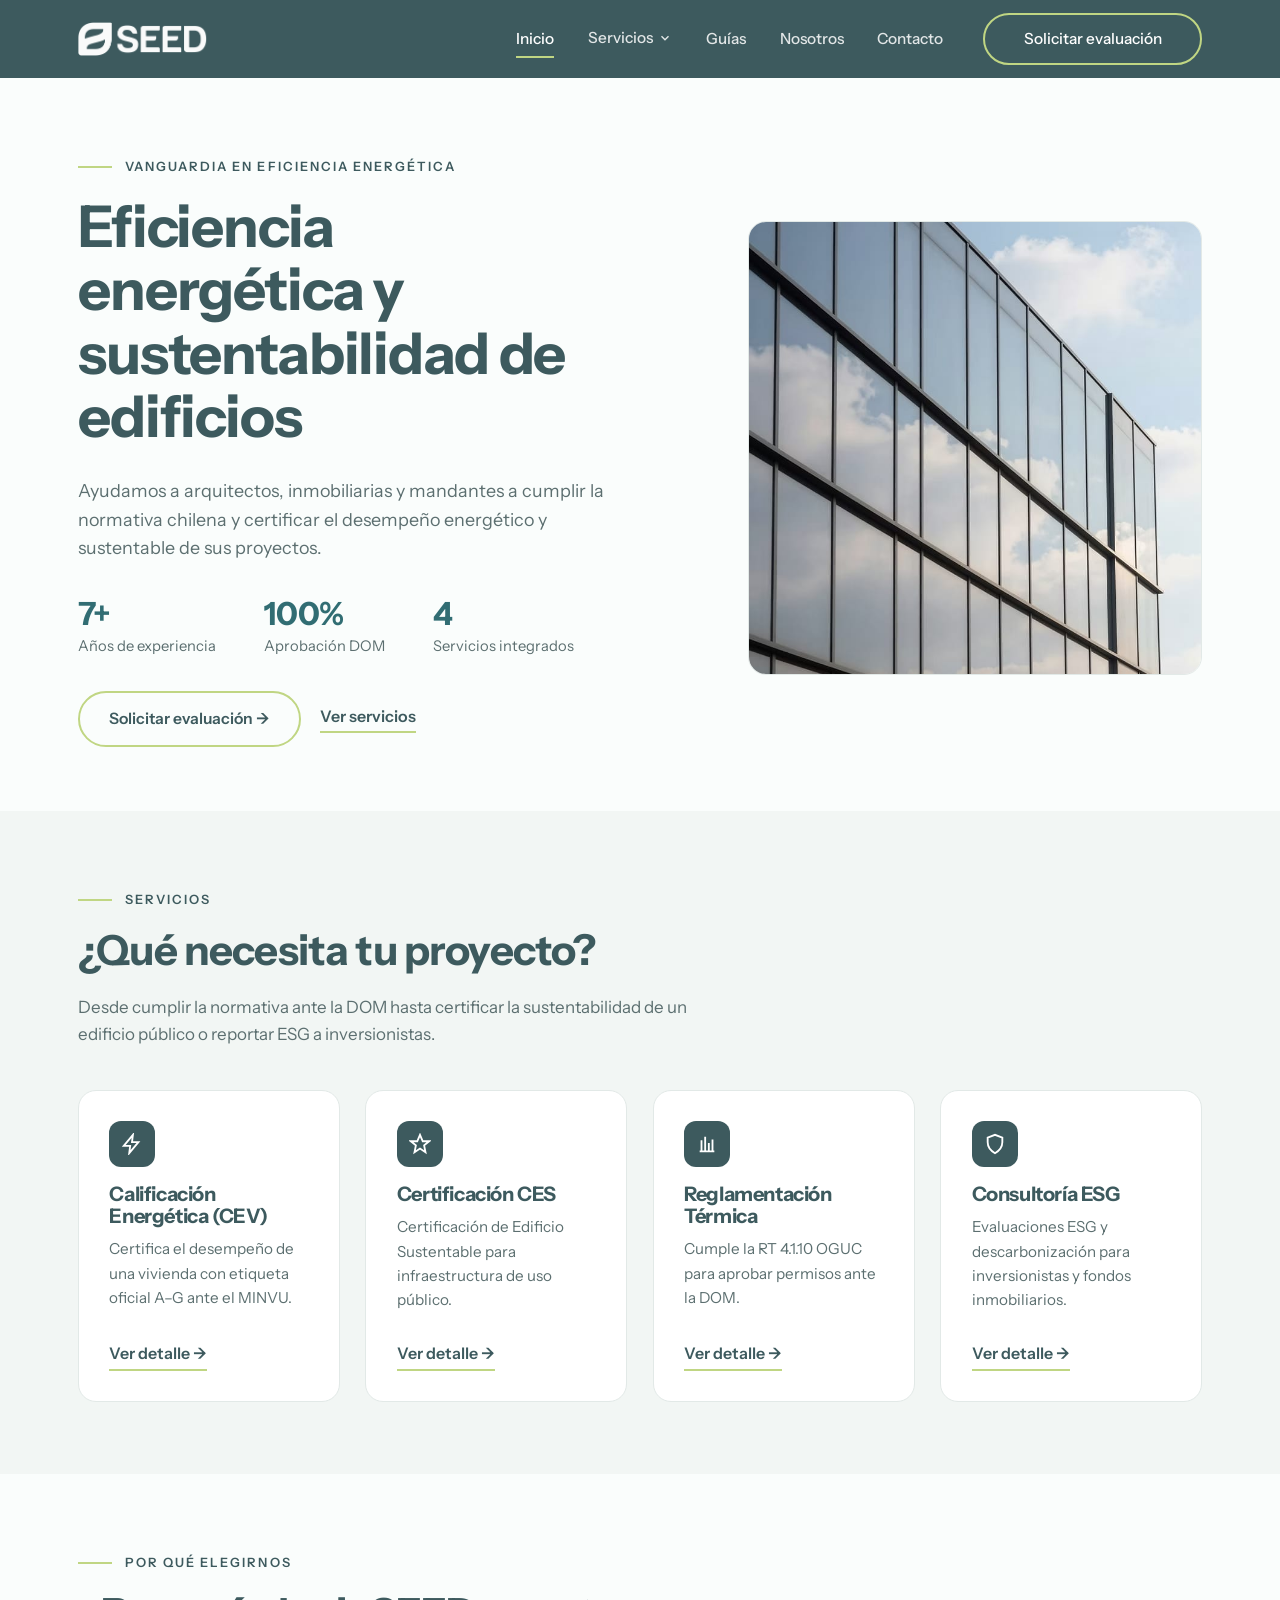
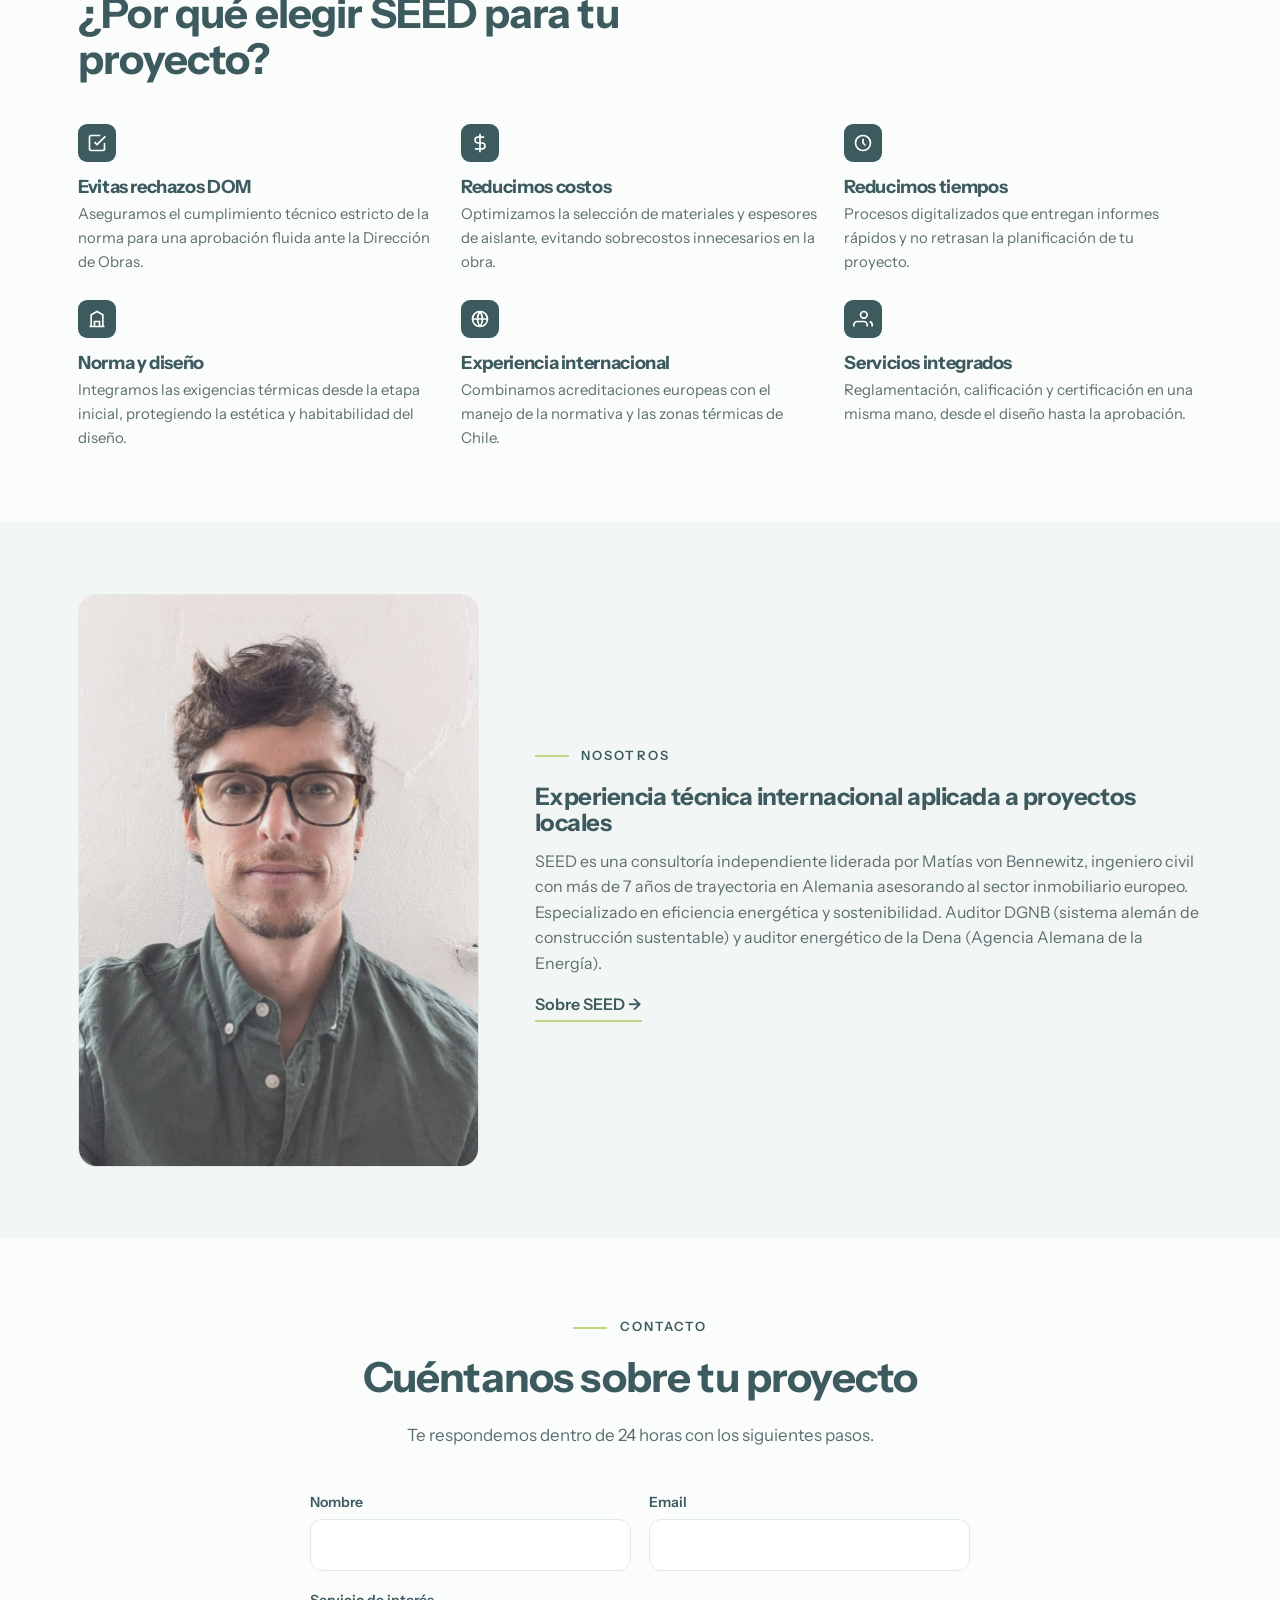
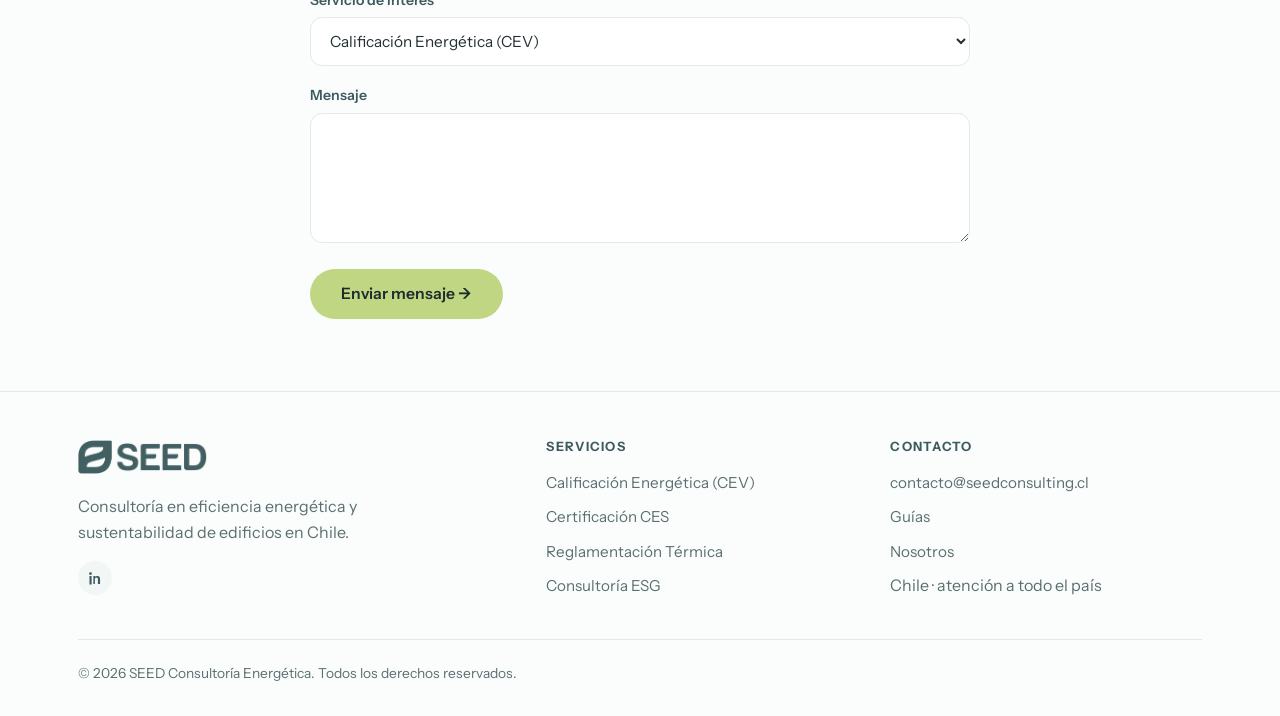
==== commit 2e561b3a: "Sección de Guías: listado + primer artículo sobre la CEV - Nueva página guias.html (listado) y guia-" ====
--- a/index.html
+++ b/index.html
@@ -3,7 +3,7 @@
 <head>
   <meta charset="UTF-8" />
   <meta name="viewport" content="width=device-width, initial-scale=1.0" />
-  <title>SEED | Eficiencia energética y sustentabilidad de edificios en Chile</title>
+  <title>Consultoría en Eficiencia Energética en Chile | SEED</title>
   <meta name="description" content="Consultoría en Calificación Energética (CEV), Certificación CES, Reglamentación Térmica y ESG en Chile." />
   <link rel="canonical" href="https://www.seedconsulting.cl/" />
   <link rel="icon" type="image/png" sizes="32x32" href="favicon-32.png" />
@@ -13,20 +13,49 @@
   <meta property="og:site_name" content="SEED" />
   <meta property="og:locale" content="es_CL" />
   <meta property="og:url" content="https://www.seedconsulting.cl/" />
-  <meta property="og:title" content="SEED | Eficiencia energética y sustentabilidad de edificios en Chile" />
+  <meta property="og:title" content="Consultoría en Eficiencia Energética en Chile | SEED" />
   <meta property="og:description" content="Consultoría en Calificación Energética (CEV), Certificación CES, Reglamentación Térmica y ESG en Chile." />
   <meta property="og:image" content="https://www.seedconsulting.cl/img/og-seed.jpg" />
   <meta property="og:image:width" content="1200" />
   <meta property="og:image:height" content="630" />
   <meta property="og:image:alt" content="SEED — Eficiencia energética y sustentabilidad de edificios, Chile" />
   <meta name="twitter:card" content="summary_large_image" />
-  <meta name="twitter:title" content="SEED | Eficiencia energética y sustentabilidad de edificios en Chile" />
+  <meta name="twitter:title" content="Consultoría en Eficiencia Energética en Chile | SEED" />
   <meta name="twitter:description" content="Consultoría en Calificación Energética (CEV), Certificación CES, Reglamentación Térmica y ESG en Chile." />
   <meta name="twitter:image" content="https://www.seedconsulting.cl/img/og-seed.jpg" />
   <link rel="preconnect" href="https://fonts.googleapis.com" />
   <link rel="preconnect" href="https://fonts.gstatic.com" crossorigin />
   <link href="https://fonts.googleapis.com/css2?family=Instrument+Sans:ital,wght@0,400;0,500;0,600;0,700;1,400&display=swap" rel="stylesheet" />
   <link rel="stylesheet" href="styles.css" />
+  <script type="application/ld+json">
+  {
+    "@context": "https://schema.org",
+    "@type": "ProfessionalService",
+    "name": "SEED Consultoría Energética",
+    "url": "https://www.seedconsulting.cl/",
+    "logo": "https://www.seedconsulting.cl/icon-512.png",
+    "image": "https://www.seedconsulting.cl/img/og-seed.jpg",
+    "description": "Consultoría en eficiencia energética y sustentabilidad de edificios en Chile: Calificación Energética (CEV), Certificación CES, Reglamentación Térmica 4.1.10 OGUC y consultoría ESG.",
+    "email": "contacto@seedconsulting.cl",
+    "areaServed": {
+      "@type": "Country",
+      "name": "Chile"
+    },
+    "founder": {
+      "@type": "Person",
+      "name": "Matías von Bennewitz"
+    },
+    "sameAs": [
+      "https://www.linkedin.com/in/matias-von-bennewitz/"
+    ],
+    "knowsAbout": [
+      "Calificación Energética de Viviendas (CEV)",
+      "Certificación Edificio Sustentable (CES)",
+      "Reglamentación Térmica 4.1.10 OGUC",
+      "Consultoría ESG y descarbonización"
+    ]
+  }
+  </script>
 </head>
 <body class="page-home">
 
@@ -52,6 +81,7 @@
             <a href="consultoria-esg.html">Consultoría ESG<small>Descarbonización y marcos internacionales</small></a>
           </div>
         </li>
+        <li><a href="guias.html" data-nav="guias">Guías</a></li>
         <li><a href="nosotros.html" data-nav="nosotros">Nosotros</a></li>
         <li><a href="contacto.html" data-nav="contacto">Contacto</a></li>
         <li class="nav-cta"><a href="contacto.html" class="btn btn-ghost-light">Solicitar evaluación</a></li>
@@ -165,7 +195,7 @@
   <section class="section-alt">
     <div class="wrap">
       <div class="bio">
-        <div class="bio-photo reveal"><img src="img/matias.jpg" alt="Matías von Bennewitz, fundador de SEED" width="800" height="1147" loading="lazy" decoding="async"></div>
+        <div class="bio-photo reveal"><img src="img/matias-von-bennewitz.jpg" alt="Matías von Bennewitz, fundador de SEED" width="800" height="1147" loading="lazy" decoding="async"></div>
         <div class="reveal">
           <span class="eyebrow">Nosotros</span>
           <h2>Experiencia técnica internacional aplicada a proyectos locales</h2>
@@ -185,23 +215,25 @@
         <p>Te respondemos dentro de 24 horas con los siguientes pasos.</p>
       </div>
       <div style="max-width:660px;margin:0 auto;">
-        <form class="form-grid" data-demo>
+        <form class="form-grid" data-contact action="https://formspree.io/f/xkodwdzw" method="POST">
+          <input type="hidden" name="_subject" value="Nuevo contacto — seedconsulting.cl" />
+          <input type="text" name="_gotcha" style="display:none" tabindex="-1" autocomplete="off" aria-hidden="true" />
           <div class="two-col">
-            <div class="field"><label for="i-nombre">Nombre</label><input id="i-nombre" type="text" required /></div>
-            <div class="field"><label for="i-email">Email</label><input id="i-email" type="email" required /></div>
+            <div class="field"><label for="i-nombre">Nombre</label><input id="i-nombre" name="nombre" type="text" required /></div>
+            <div class="field"><label for="i-email">Email</label><input id="i-email" name="email" type="email" required /></div>
           </div>
           <div class="field">
             <label for="i-servicio">Servicio de interés</label>
-            <select id="i-servicio">
+            <select id="i-servicio" name="servicio">
               <option>Calificación Energética (CEV)</option>
               <option>Certificación CES</option>
               <option>Reglamentación Térmica</option>
               <option>Consultoría ESG</option>
             </select>
           </div>
-          <div class="field"><label for="i-msg">Mensaje</label><textarea id="i-msg"></textarea></div>
+          <div class="field"><label for="i-msg">Mensaje</label><textarea id="i-msg" name="mensaje" required></textarea></div>
           <div><button type="submit" class="btn btn-green">Enviar mensaje →</button></div>
-          <p class="form-note"></p>
+          <p class="form-note" role="status"></p>
         </form>
       </div>
     </div>
@@ -232,6 +264,7 @@
           <h4>Contacto</h4>
           <ul class="footer-links">
             <li><a href="mailto:contacto@seedconsulting.cl">contacto@seedconsulting.cl</a></li>
+            <li><a href="guias.html">Guías</a></li>
             <li><a href="nosotros.html">Nosotros</a></li>
             <li><span style="color:var(--ink-soft);">Chile · atención a todo el país</span></li>
           </ul>
@@ -264,12 +297,23 @@
 });
 var io=new IntersectionObserver(function(es){es.forEach(function(e){if(e.isIntersecting){e.target.classList.add('in');io.unobserve(e.target)}})},{threshold:.12});
 document.querySelectorAll('.reveal').forEach(function(el){io.observe(el)});
-document.querySelectorAll('form[data-demo]').forEach(function(f){
+document.querySelectorAll('form[data-contact]').forEach(function(f){
   f.addEventListener('submit',function(e){
     e.preventDefault();
     var n=f.querySelector('.form-note');
-    if(n){n.textContent='Gracias, hemos recibido tu mensaje. Te responderemos dentro de 24 horas.';n.style.display='block'}
-    f.reset();
+    var b=f.querySelector('button[type="submit"]');
+    var orig=b.textContent;
+    b.disabled=true;b.textContent='Enviando…';
+    fetch(f.action,{method:'POST',body:new FormData(f),headers:{'Accept':'application/json'}})
+      .then(function(r){
+        if(!r.ok)throw new Error('HTTP '+r.status);
+        if(n){n.textContent='Gracias, hemos recibido tu mensaje. Te responderemos dentro de 24 horas.';n.classList.remove('error');n.style.display='block'}
+        f.reset();
+      })
+      .catch(function(){
+        if(n){n.textContent='No pudimos enviar el mensaje. Inténtalo de nuevo o escríbenos directo a contacto@seedconsulting.cl.';n.classList.add('error');n.style.display='block'}
+      })
+      .finally(function(){b.disabled=false;b.textContent=orig});
   });
 });
 
--- a/styles.css
+++ b/styles.css
@@ -171,6 +171,7 @@
 .reveal{opacity:0;transform:translateY(18px);transition:opacity .6s,transform .6s}
 .reveal.in{opacity:1;transform:none}
 .form-note{display:none;color:var(--accent-text);font-weight:600}
+.form-note.error{color:#B3261E}
 
 /* --- Ajustes por página --- */
 .page-home .hero-split{grid-template-columns:1.15fr .85fr}
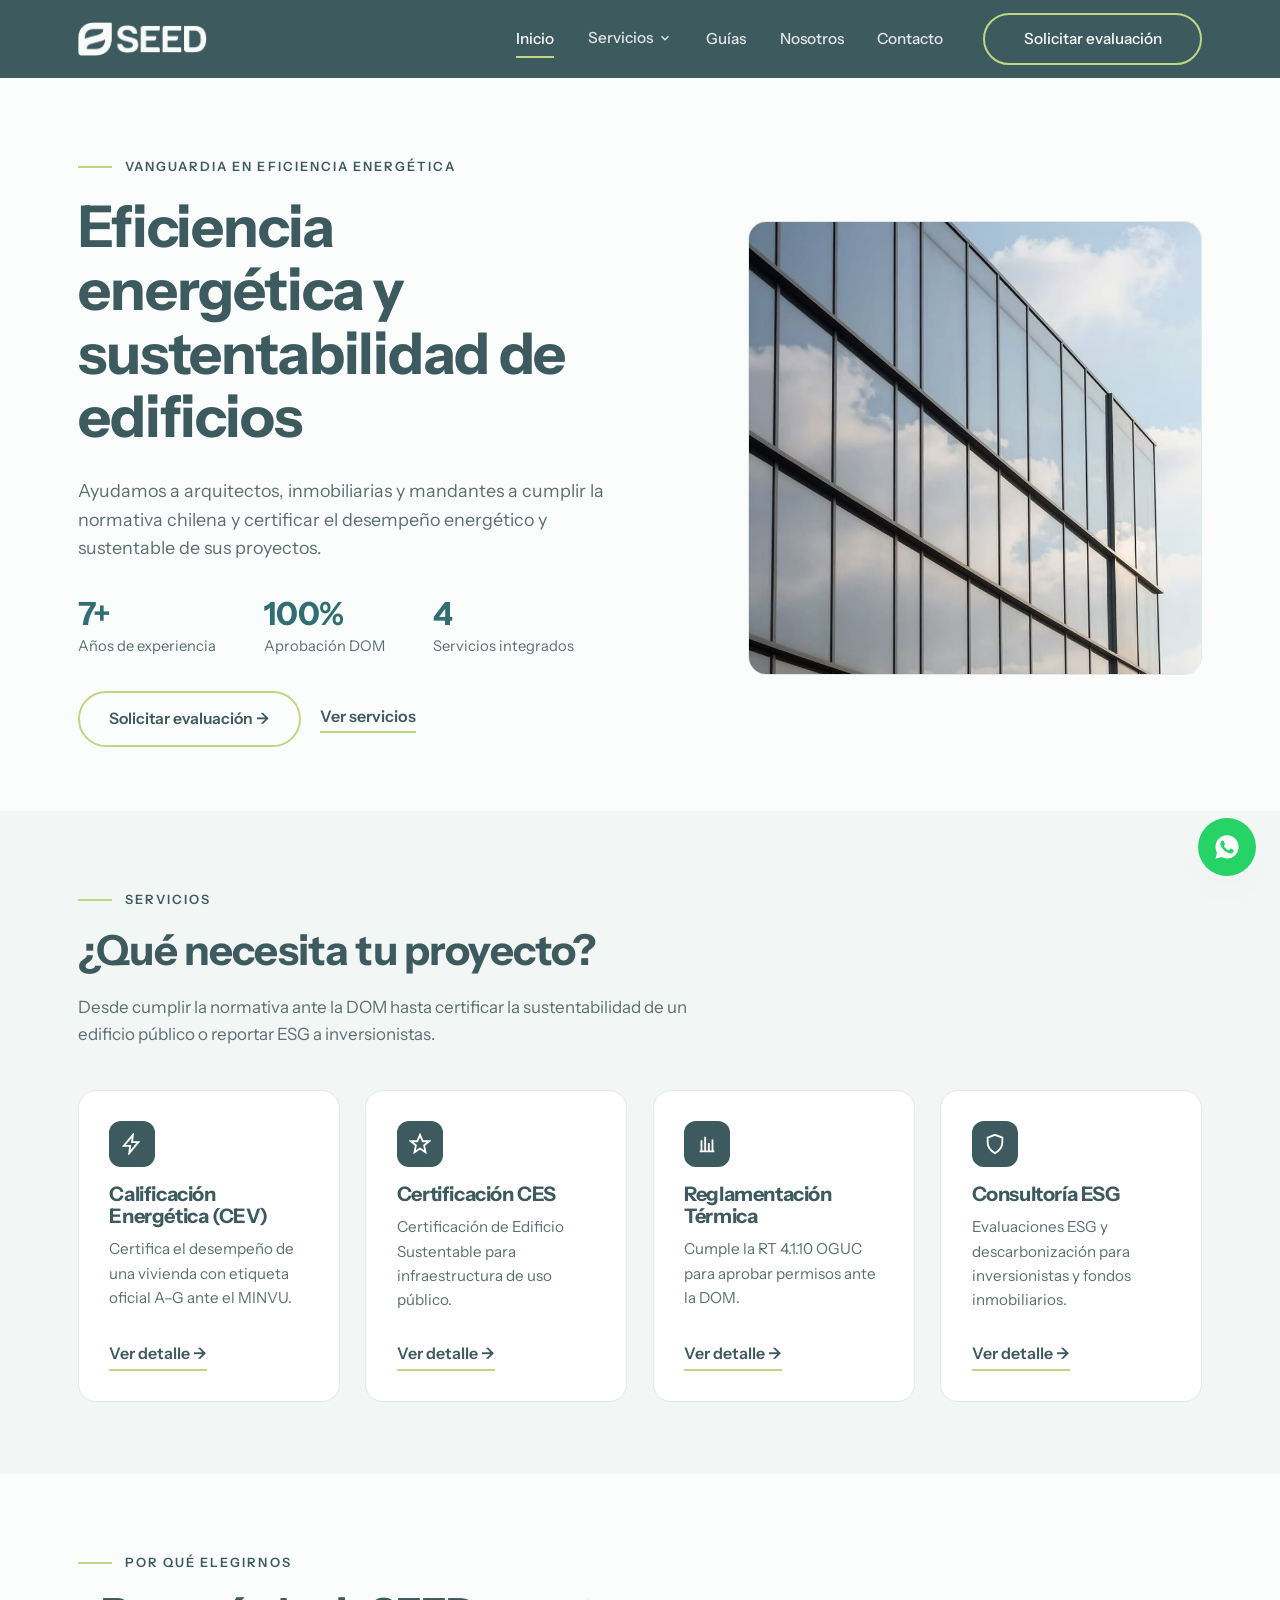
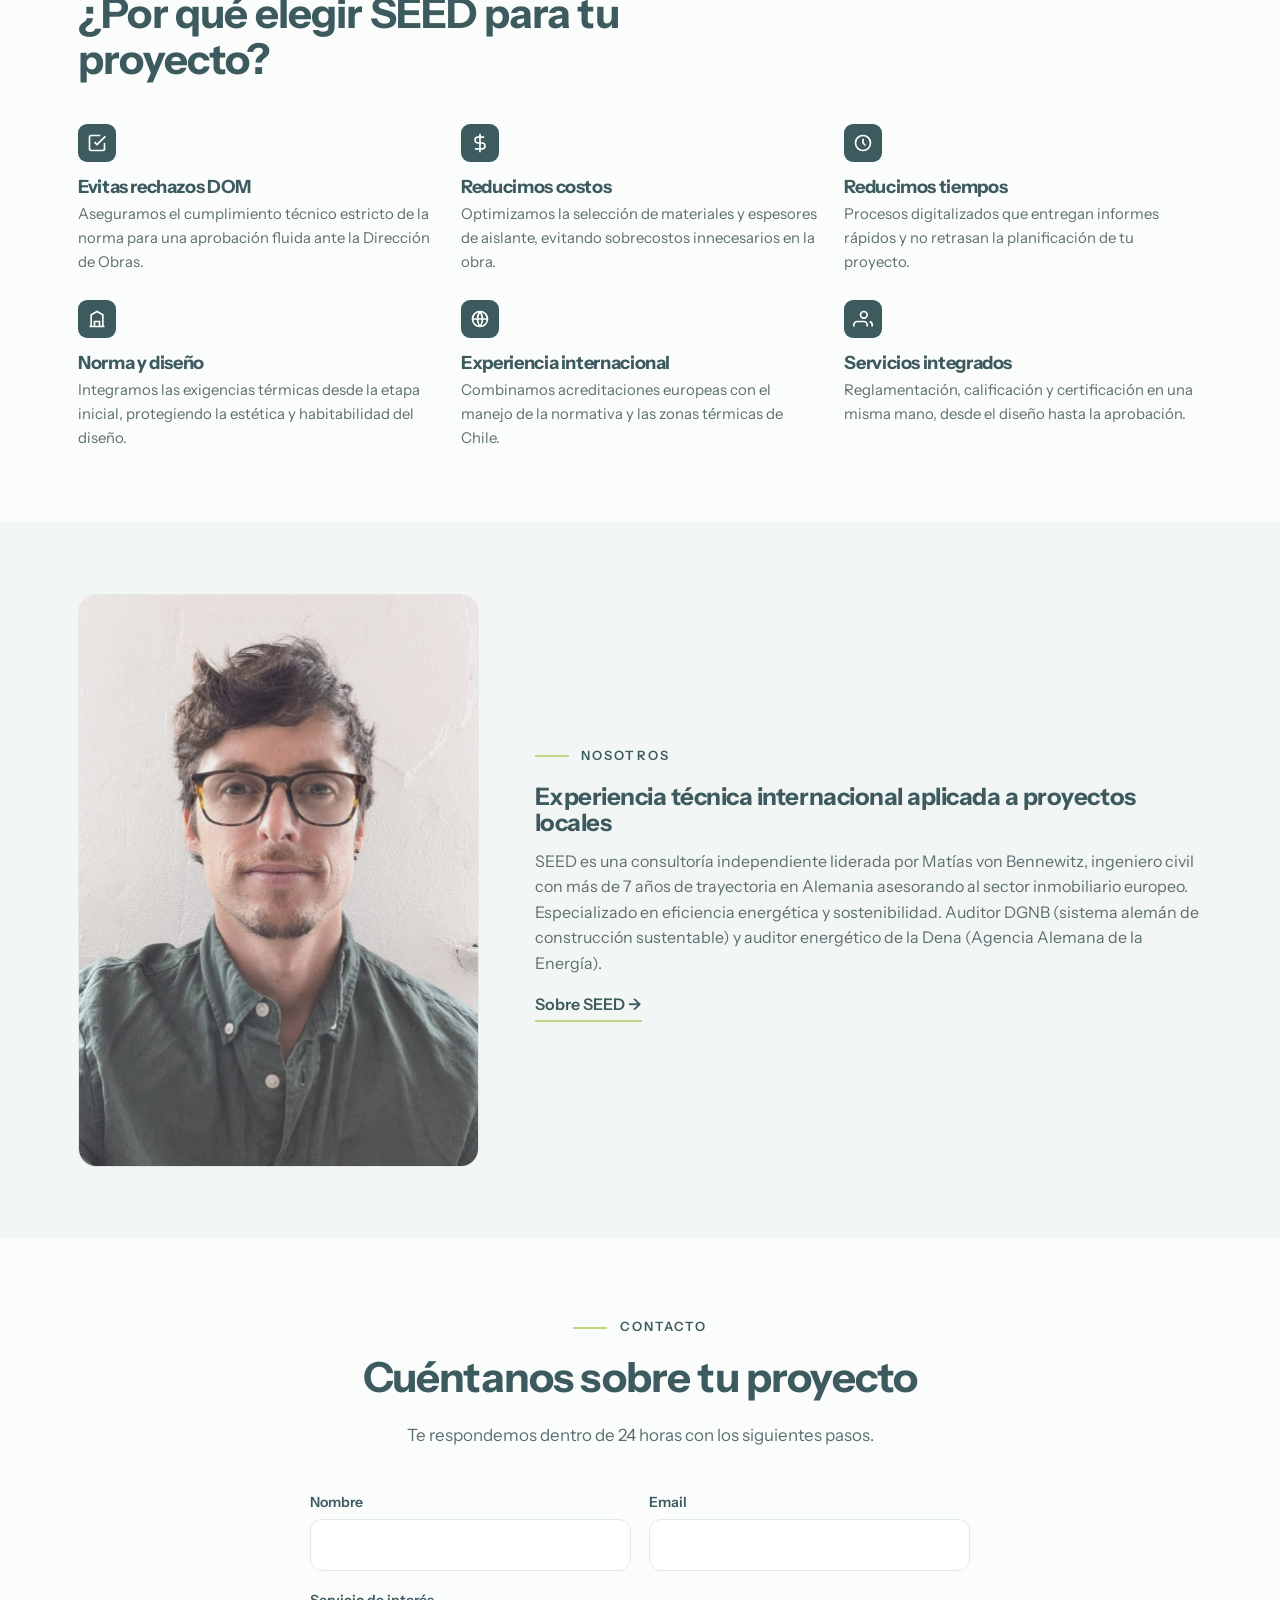
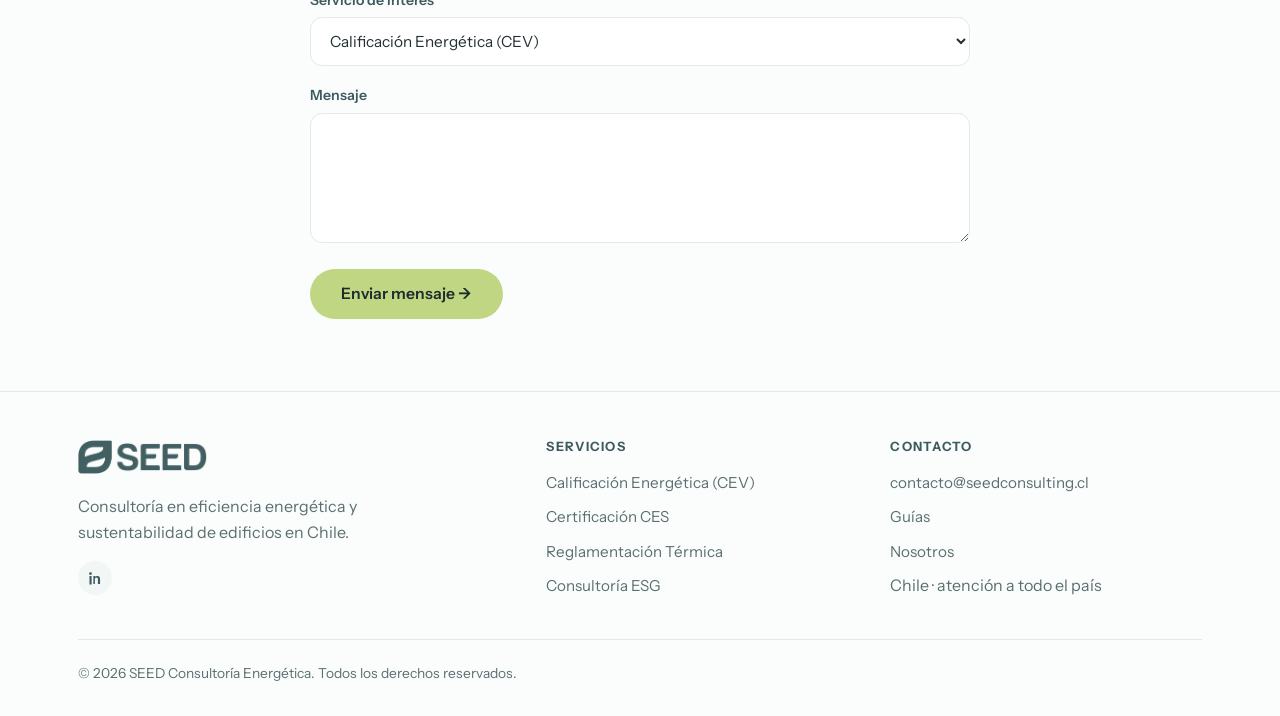
==== commit fbe19dfe: "Botón flotante de WhatsApp en las 9 páginas - wa.me/56930146003 con mensaje precargado genérico - Íc" ====
--- a/index.html
+++ b/index.html
@@ -319,5 +319,9 @@
 
 </script>
 
+  <a class="whatsapp-float" href="https://wa.me/56930146003?text=Hola%2C%20me%20gustar%C3%ADa%20m%C3%A1s%20informaci%C3%B3n%20sobre%20sus%20servicios." target="_blank" rel="noopener" aria-label="Escríbenos por WhatsApp">
+    <svg width="28" height="28" viewBox="0 0 24 24" fill="#fff"><path d="M12.04 2C6.58 2 2.13 6.45 2.13 11.91c0 1.75.46 3.45 1.32 4.95L2.05 22l5.25-1.38a9.9 9.9 0 004.74 1.21h.01c5.46 0 9.9-4.45 9.9-9.91 0-2.65-1.03-5.14-2.9-7.01A9.82 9.82 0 0012.05 2h-.01zm5.8 14.13c-.24.68-1.4 1.3-1.93 1.38-.5.08-1.12.11-1.8-.11-.42-.13-.96-.31-1.65-.61-2.9-1.25-4.8-4.17-4.94-4.36-.14-.19-1.18-1.57-1.18-3 0-1.42.75-2.12 1.01-2.41.27-.29.58-.36.78-.36.19 0 .39 0 .56.01.18.01.42-.07.65.5.24.58.82 2 .89 2.15.07.14.12.31.02.5-.09.19-.14.31-.28.48-.14.17-.29.37-.42.5-.14.14-.28.29-.12.57.16.28.71 1.17 1.53 1.9 1.05.94 1.94 1.23 2.22 1.37.28.14.44.12.61-.07.16-.19.68-.79.87-1.07.18-.27.37-.23.62-.14.25.09 1.6.76 1.87.9.28.14.46.21.53.32.07.12.07.68-.17 1.36z"/></svg>
+  </a>
+
 </body>
 </html>
--- a/styles.css
+++ b/styles.css
@@ -173,6 +173,10 @@
 .form-note{display:none;color:var(--accent-text);font-weight:600}
 .form-note.error{color:#B3261E}
 
+.whatsapp-float{position:fixed;right:24px;bottom:24px;z-index:60;width:58px;height:58px;border-radius:50%;background:#25D366;display:grid;place-items:center;box-shadow:var(--shadow);transition:transform .15s}
+.whatsapp-float:hover{transform:translateY(-3px) scale(1.05)}
+@media (max-width:720px){.whatsapp-float{right:16px;bottom:16px;width:52px;height:52px}}
+
 /* --- Ajustes por página --- */
 .page-home .hero-split{grid-template-columns:1.15fr .85fr}
 .page-home .media{aspect-ratio:1/1}
